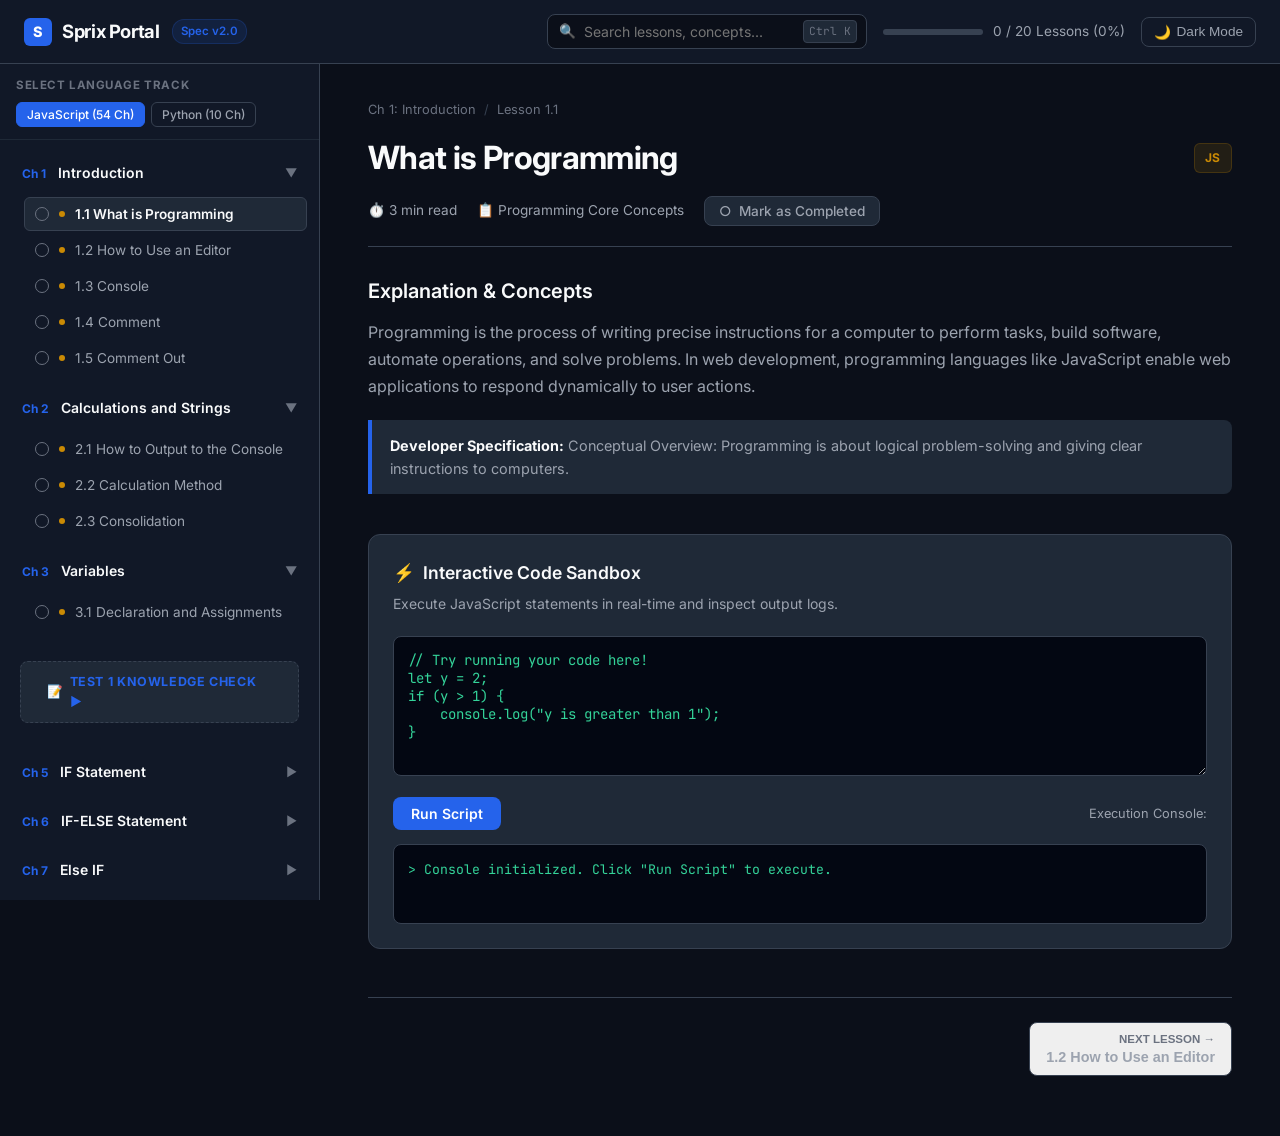
==== index.html @ 17a09fbb "Update Sprix Portal curriculum, responsive layout, and interactive assessment engine" ====
<!DOCTYPE html>
<html lang="en">

<head>
    <meta charset="UTF-8">
    <meta name="viewport" content="width=device-width, initial-scale=1.0">
    <title>Sprix Official Learning Portal - Curriculum & Reference</title>
    <meta name="description"
        content="Official technical learning portal for JavaScript (54 Chapters), Python (10 Chapters), HTML, CSS, and interactive assessments.">

    <!-- Professional Typography Fonts -->
    <link rel="preconnect" href="https://fonts.googleapis.com">
    <link rel="preconnect" href="https://fonts.gstatic.com" crossorigin>
    <link
        href="https://fonts.googleapis.com/css2?family=Inter:wght@300;400;500;600;700&family=JetBrains+Mono:wght@400;500;600&display=swap"
        rel="stylesheet">

    <!-- Official Main Stylesheet -->
    <link rel="stylesheet" href="CSS/main.css">
</head>

<body>

    <div class="app-container">
        <!-- Top Navigation Bar -->
        <header class="top-header">
            <div class="brand-section">
                <button class="mobile-menu-toggle" id="mobile-menu-toggle" aria-label="Toggle Navigation Menu">
                    <span>☰</span>
                </button>
                <a href="#" class="brand-logo">
                    <div class="brand-icon">S</div>
                    <span class="brand-name">Sprix Portal</span>
                </a>
                <span class="version-badge">Spec v2.0</span>
            </div>

            <div class="header-controls">
                <!-- Desktop Search Bar -->
                <div class="global-search-container" id="desktop-search-container">
                    <span class="search-icon-left">🔍</span>
                    <input type="text" id="global-search" class="global-search-input"
                        placeholder="Search lessons, concepts..." autocomplete="off">
                    <span class="shortcut-hint">Ctrl K</span>
                </div>

                <!-- Mobile Search Toggle Icon Button -->
                <button class="icon-btn mobile-search-toggle" id="mobile-search-toggle" aria-label="Toggle Search">
                    <span>🔍</span>
                </button>

                <!-- Progress Bar Widget -->
                <div class="progress-widget">
                    <div class="progress-bar-bg">
                        <div class="progress-bar-fill" id="progress-fill"></div>
                    </div>
                    <span id="progress-text">0 / 0 Lessons (0%)</span>
                </div>

                <!-- Theme Switcher -->
                <button class="theme-toggle-btn" id="theme-toggle" aria-label="Toggle Theme">
                    <span id="theme-icon">🌙</span>
                    <span class="theme-text" id="theme-text">Dark Mode</span>
                </button>
            </div>
        </header>

        <!-- Mobile Expandable Search Bar -->
        <div class="mobile-search-dropdown" id="mobile-search-dropdown">
            <div class="mobile-search-inner">
                <span class="search-icon-left">🔍</span>
                <input type="text" id="mobile-global-search" class="global-search-input" placeholder="Search lessons..."
                    autocomplete="off">
                <button class="close-mobile-search" id="close-mobile-search" aria-label="Close Search">✕</button>
            </div>
        </div>

        <!-- Mobile Backdrop Overlay -->
        <div class="sidebar-overlay" id="sidebar-overlay"></div>

        <!-- Main Workspace Layout -->
        <div class="workspace-layout">
            <!-- Left Navigation Sidebar -->
            <aside class="sidebar" id="sidebar">
                <div class="sidebar-header">
                    <div class="sidebar-title">Select Language Track</div>
                    <div class="category-filters">
                        <button class="filter-chip active" id="lang-tab-js">JavaScript (54 Ch)</button>
                        <button class="filter-chip" id="lang-tab-py">Python (10 Ch)</button>
                    </div>
                </div>

                <!-- Hierarchical Chapters & Lessons Tree -->
                <div class="curriculum-tree" id="curriculum-tree">
                    <!-- Populated dynamically via JS -->
                </div>
            </aside>

            <!-- Main Documentation Content Panel -->
            <main class="main-content" id="main-content">
                <!-- Breadcrumb -->
                <div class="doc-breadcrumb">
                    <span id="doc-bc-chapter">Ch 1: Introduction</span>
                    <span class="separator">/</span>
                    <span id="doc-bc-lesson">Lesson 1.1</span>
                </div>

                <!-- Document Header -->
                <div class="doc-header">
                    <div class="doc-title-row">
                        <h1 class="doc-title" id="doc-title">What is Programming</h1>
                        <span class="tech-tag js" id="tech-tag">JS</span>
                    </div>

                    <div class="doc-meta">
                        <span>⏱️ <span id="read-time">3 min read</span></span>
                        <span>📋 <span id="spec-name">Core Principles</span></span>

                        <button class="mark-completed-btn" id="mark-completed-btn">
                            <span>○</span> Mark as Completed
                        </button>
                    </div>
                </div>

                <!-- Main Lesson Section -->
                <div class="doc-section">
                    <h2 class="section-h2">Explanation & Concepts</h2>
                    <p class="doc-description" id="doc-description">
                        Loading lesson content...
                    </p>

                    <div class="spec-note-box">
                        <strong>Developer Specification:</strong> <span id="spec-note-text">Detailed
                            specifications...</span>
                    </div>

                    <!-- Code Snippet Card -->
                    <div class="code-block-wrapper">
                        <div class="code-header">
                            <span class="code-lang-label" id="code-lang-label">JavaScript</span>
                            <div class="code-actions">
                                <button class="code-btn" id="copy-code-btn">
                                    <span>📋</span> Copy Code
                                </button>
                            </div>
                        </div>
                        <pre class="code-display" id="code-display"></pre>
                    </div>

                    <!-- Quiz Assessment Container (Shown on Test Chapters) -->
                    <div class="dev-tools-card" id="quiz-container-card" style="display: none;">
                        <div class="tools-card-title">
                            <span>📝</span> Chapter Knowledge Assessment
                        </div>
                        <div class="tools-card-subtitle">
                            Answer the questions below to test your understanding of this chapter's topics.
                        </div>
                        <div id="quiz-body"></div>
                    </div>
                </div>

                <!-- Interactive JavaScript Sandbox -->
                <div class="dev-tools-card" id="js-tools-card">
                    <div class="tools-card-title">
                        <span>⚡</span> Interactive Code Sandbox
                    </div>
                    <div class="tools-card-subtitle">
                        Execute JavaScript statements in real-time and inspect output logs.
                    </div>
                    <textarea class="sandbox-textarea" id="js-sandbox-input" spellcheck="false">// Try running your code here!
let y = 2;
if (y > 1) {
    console.log("y is greater than 1");
}</textarea>

                    <div class="sandbox-actions">
                        <button class="btn-primary" id="run-js-btn">Run Script</button>
                        <span style="font-size: 0.8rem; color: var(--text-secondary);">Execution Console:</span>
                    </div>

                    <div class="sandbox-output-console" id="js-console-output">
                        <div class="console-entry output">&gt; Console initialized. Click "Run Script" to execute.</div>
                    </div>
                </div>

                <!-- Lesson Navigation Footer -->
                <div class="lesson-nav-footer">
                    <button class="nav-link-btn" id="prev-lesson-btn" style="visibility: hidden;">
                        <span class="nav-link-sub">← Previous Lesson</span>
                        <span class="nav-link-title" id="prev-lesson-title">Lesson Title</span>
                    </button>

                    <button class="nav-link-btn next" id="next-lesson-btn">
                        <span class="nav-link-sub">Next Lesson →</span>
                        <span class="nav-link-title" id="next-lesson-title">Lesson Title</span>
                    </button>
                </div>
            </main>
        </div>
    </div>

    <!-- Toast Notification Container -->
    <div id="toast-container" class="toast-container"></div>

    <!-- Main Engine Application Script -->
    <script src="JS/app.js"></script>
</body>

</html>
---- CSS/main.css ----
/* ==========================================================================
   SPRIX OFFICIAL DOCUMENTATION & LEARNING PORTAL - MAIN STYLESHEET
   Clean, Editorial, Official Documentation Design System (Zero Neon / AI Glow)
   ========================================================================== */

:root {
    /* Theme Color System - Professional Technical Palette */
    --bg-main: #0b0f19;
    --bg-sidebar: #111827;
    --bg-surface: #1f2937;
    --bg-surface-hover: #374151;
    --bg-code: #030712;
    --border-color: #374151;
    --border-subtle: #1f2937;
    
    /* Text Palette */
    --text-primary: #f9fafb;
    --text-secondary: #9ca3af;
    --text-muted: #6b7280;
    
    /* Brand Accents - Solid Official Colors */
    --accent-primary: #2563eb;
    --accent-primary-hover: #1d4ed8;
    --accent-primary-light: rgba(37, 99, 235, 0.12);
    
    /* Technology Tag Badges */
    --html-color: #ea580c;
    --html-bg: rgba(234, 88, 12, 0.12);
    --css-color: #0284c7;
    --css-bg: rgba(2, 132, 199, 0.12);
    --js-color: #ca8a04;
    --js-bg: rgba(202, 138, 4, 0.12);
    
    /* Status Colors */
    --success-color: #059669;
    --success-bg: rgba(5, 150, 105, 0.12);
    
    /* Typography */
    --font-sans: 'Inter', -apple-system, BlinkMacSystemFont, 'Segoe UI', Roboto, Helvetica, Arial, sans-serif;
    --font-mono: 'JetBrains Mono', 'Fira Code', Consolas, Monaco, monospace;
    
    /* Layout Constants */
    --sidebar-width: 320px;
    --header-height: 64px;
    --radius-sm: 6px;
    --radius-md: 8px;
    --radius-lg: 12px;
    
    /* Shadows - Crisp Architectural Shadows */
    --shadow-sm: 0 1px 2px 0 rgba(0, 0, 0, 0.2);
    --shadow-md: 0 4px 6px -1px rgba(0, 0, 0, 0.3), 0 2px 4px -1px rgba(0, 0, 0, 0.2);
}

/* Light Theme Variables */
body.light-theme {
    --bg-main: #f8fafc;
    --bg-sidebar: #ffffff;
    --bg-surface: #ffffff;
    --bg-surface-hover: #f1f5f9;
    --bg-code: #0f172a;
    --border-color: #e2e8f0;
    --border-subtle: #f1f5f9;
    
    --text-primary: #0f172a;
    --text-secondary: #475569;
    --text-muted: #94a3b8;
    
    --accent-primary: #2563eb;
    --accent-primary-hover: #1d4ed8;
    --accent-primary-light: rgba(37, 99, 235, 0.08);
}

/* Global Reset & Base */
* {
    box-sizing: border-box;
    margin: 0;
    padding: 0;
}

html {
    scroll-behavior: smooth;
    font-size: 16px;
}

body {
    font-family: var(--font-sans);
    background-color: var(--bg-main);
    color: var(--text-primary);
    line-height: 1.6;
    -webkit-font-smoothing: antialiased;
    -moz-osx-font-smoothing: grayscale;
}

/* App Layout Grid */
.app-container {
    display: flex;
    flex-direction: column;
    min-height: 100vh;
}

/* Top Navigation Bar */
.top-header {
    height: var(--header-height);
    background-color: var(--bg-sidebar);
    border-bottom: 1px solid var(--border-color);
    display: flex;
    align-items: center;
    justify-content: space-between;
    padding: 0 24px;
    position: sticky;
    top: 0;
    z-index: 50;
}

.brand-section {
    display: flex;
    align-items: center;
    gap: 12px;
}

.brand-logo {
    display: flex;
    align-items: center;
    gap: 10px;
    text-decoration: none;
    color: var(--text-primary);
    font-weight: 700;
    font-size: 1.15rem;
    letter-spacing: -0.02em;
}

.brand-icon {
    width: 28px;
    height: 28px;
    background-color: var(--accent-primary);
    color: white;
    border-radius: var(--radius-sm);
    display: flex;
    align-items: center;
    justify-content: center;
    font-weight: 800;
    font-size: 0.9rem;
}

.version-badge {
    font-size: 0.72rem;
    font-weight: 600;
    background-color: var(--accent-primary-light);
    color: var(--accent-primary);
    padding: 2px 8px;
    border-radius: 12px;
    border: 1px solid rgba(37, 99, 235, 0.2);
}

.header-controls {
    display: flex;
    align-items: center;
    gap: 16px;
}

.global-search-container {
    position: relative;
    width: 320px;
}

.global-search-input {
    width: 100%;
    padding: 8px 12px 8px 36px;
    background-color: var(--bg-main);
    border: 1px solid var(--border-color);
    border-radius: var(--radius-md);
    color: var(--text-primary);
    font-size: 0.875rem;
    outline: none;
    transition: border-color 0.2s;
    font-family: inherit;
}

.global-search-input:focus {
    border-color: var(--accent-primary);
}

.search-icon-left {
    position: absolute;
    left: 12px;
    top: 50%;
    transform: translateY(-50%);
    color: var(--text-muted);
    font-size: 0.85rem;
    pointer-events: none;
}

.shortcut-hint {
    position: absolute;
    right: 10px;
    top: 50%;
    transform: translateY(-50%);
    background-color: var(--bg-surface);
    border: 1px solid var(--border-color);
    color: var(--text-muted);
    font-size: 0.7rem;
    padding: 2px 5px;
    border-radius: 4px;
    font-family: var(--font-mono);
}

.progress-widget {
    display: flex;
    align-items: center;
    gap: 10px;
    font-size: 0.85rem;
    color: var(--text-secondary);
}

.progress-bar-bg {
    width: 100px;
    height: 6px;
    background-color: var(--bg-surface-hover);
    border-radius: 3px;
    overflow: hidden;
}

.progress-bar-fill {
    height: 100%;
    width: 0%;
    background-color: var(--success-color);
    transition: width 0.3s ease;
}

.theme-toggle-btn {
    background: transparent;
    border: 1px solid var(--border-color);
    color: var(--text-secondary);
    padding: 6px 12px;
    border-radius: var(--radius-md);
    cursor: pointer;
    font-size: 0.85rem;
    display: flex;
    align-items: center;
    gap: 6px;
    transition: all 0.2s;
}

.theme-toggle-btn:hover {
    color: var(--text-primary);
    border-color: var(--text-secondary);
}

/* Main Workspace Layout */
.workspace-layout {
    display: flex;
    flex: 1;
    overflow: hidden;
}

/* Left Navigation Sidebar */
.sidebar {
    width: var(--sidebar-width);
    background-color: var(--bg-sidebar);
    border-right: 1px solid var(--border-color);
    display: flex;
    flex-direction: column;
    height: calc(100vh - var(--header-height));
    position: relative;
    top: 0;
    overflow: hidden;
    flex-shrink: 0;
}

.sidebar-header {
    padding: 12px 16px;
    border-bottom: 1px solid var(--border-subtle);
    background-color: var(--bg-sidebar);
    flex-shrink: 0;
    z-index: 5;
}

.sidebar-title {
    font-size: 0.72rem;
    font-weight: 700;
    text-transform: uppercase;
    letter-spacing: 0.05em;
    color: var(--text-muted);
    margin-bottom: 8px;
}

.category-filters {
    display: flex;
    gap: 6px;
}

.filter-chip {
    background: transparent;
    border: 1px solid var(--border-color);
    color: var(--text-secondary);
    padding: 4px 10px;
    border-radius: var(--radius-sm);
    font-size: 0.75rem;
    font-weight: 500;
    cursor: pointer;
    transition: all 0.15s ease;
    font-family: inherit;
}

.filter-chip:hover {
    color: var(--text-primary);
    background-color: var(--bg-surface-hover);
}

.filter-chip.active {
    background-color: var(--accent-primary);
    border-color: var(--accent-primary);
    color: white;
}

/* Curriculum Tree (Chapters & Lessons) */
.curriculum-tree {
    padding: 16px 12px 48px;
    display: flex;
    flex-direction: column;
    gap: 16px;
    flex: 1;
    overflow-y: auto;
    min-height: 0;
    scrollbar-width: thin;
    scrollbar-color: var(--border-color) transparent;
}

.curriculum-tree::-webkit-scrollbar {
    width: 6px;
}

.curriculum-tree::-webkit-scrollbar-track {
    background: transparent;
}

.curriculum-tree::-webkit-scrollbar-thumb {
    background-color: var(--border-color);
    border-radius: 3px;
}

.curriculum-tree::-webkit-scrollbar-thumb:hover {
    background-color: var(--text-muted);
}

.chapter-group {
    display: flex;
    flex-direction: column;
    gap: 4px;
}

.chapter-title-btn {
    display: flex;
    align-items: center;
    justify-content: space-between;
    width: 100%;
    padding: 8px 10px;
    background: transparent;
    border: none;
    color: var(--text-primary);
    font-size: 0.875rem;
    font-weight: 600;
    text-align: left;
    cursor: pointer;
    border-radius: var(--radius-sm);
    font-family: inherit;
}

.chapter-title-btn:hover {
    background-color: var(--bg-surface-hover);
}

.chapter-number {
    font-size: 0.75rem;
    font-weight: 700;
    color: var(--accent-primary);
    margin-right: 8px;
}

.chapter-chevron {
    font-size: 0.75rem;
    color: var(--text-muted);
    transition: transform 0.2s ease;
}

.chapter-group.collapsed .chapter-chevron {
    transform: rotate(-90deg);
}

.chapter-lessons-list {
    display: flex;
    flex-direction: column;
    gap: 2px;
    padding-left: 12px;
    margin-top: 4px;
}

.chapter-group.collapsed .chapter-lessons-list {
    display: none;
}

.lesson-item-btn {
    display: flex;
    align-items: center;
    gap: 10px;
    padding: 8px 10px;
    border-radius: var(--radius-sm);
    color: var(--text-secondary);
    text-decoration: none;
    font-size: 0.85rem;
    cursor: pointer;
    border: 1px solid transparent;
    background: transparent;
    width: 100%;
    text-align: left;
    font-family: inherit;
    transition: all 0.15s ease;
}

.lesson-item-btn:hover {
    color: var(--text-primary);
    background-color: var(--bg-surface-hover);
}

.lesson-item-btn.active {
    background-color: var(--bg-surface);
    color: var(--text-primary);
    font-weight: 600;
    border-color: var(--border-color);
}

.lesson-status-icon {
    width: 14px;
    height: 14px;
    border-radius: 50%;
    border: 1.5px solid var(--text-muted);
    display: inline-flex;
    align-items: center;
    justify-content: center;
    font-size: 0.65rem;
    flex-shrink: 0;
}

.lesson-item-btn.completed .lesson-status-icon {
    background-color: var(--success-color);
    border-color: var(--success-color);
    color: white;
}

.tech-badge-dot {
    width: 6px;
    height: 6px;
    border-radius: 50%;
    flex-shrink: 0;
}

.tech-badge-dot.html { background-color: var(--html-color); }
.tech-badge-dot.css { background-color: var(--css-color); }
.tech-badge-dot.js { background-color: var(--js-color); }

/* Main Content Area */
.main-content {
    flex: 1;
    overflow-y: auto;
    padding: 36px 48px 60px;
    max-width: 960px;
    margin: 0 auto;
    width: 100%;
}

/* Lesson Documentation Header */
.doc-breadcrumb {
    display: flex;
    align-items: center;
    gap: 8px;
    font-size: 0.8rem;
    color: var(--text-muted);
    margin-bottom: 12px;
}

.doc-breadcrumb span.separator {
    color: var(--border-color);
}

.doc-header {
    margin-bottom: 28px;
    padding-bottom: 20px;
    border-bottom: 1px solid var(--border-color);
}

.doc-title-row {
    display: flex;
    align-items: center;
    justify-content: space-between;
    gap: 16px;
    margin-bottom: 12px;
}

.doc-title {
    font-size: 2rem;
    font-weight: 700;
    letter-spacing: -0.02em;
    color: var(--text-primary);
}

.tech-tag {
    font-size: 0.75rem;
    font-weight: 700;
    text-transform: uppercase;
    padding: 4px 10px;
    border-radius: var(--radius-sm);
    letter-spacing: 0.05em;
}

.tech-tag.html { background-color: var(--html-bg); color: var(--html-color); border: 1px solid rgba(234, 88, 12, 0.2); }
.tech-tag.css { background-color: var(--css-bg); color: var(--css-color); border: 1px solid rgba(2, 132, 199, 0.2); }
.tech-tag.js { background-color: var(--js-bg); color: var(--js-color); border: 1px solid rgba(202, 138, 4, 0.2); }

.doc-meta {
    display: flex;
    align-items: center;
    gap: 20px;
    font-size: 0.85rem;
    color: var(--text-secondary);
}

.mark-completed-btn {
    background-color: var(--bg-surface);
    border: 1px solid var(--border-color);
    color: var(--text-secondary);
    padding: 6px 14px;
    border-radius: var(--radius-md);
    font-size: 0.85rem;
    font-weight: 500;
    cursor: pointer;
    display: flex;
    align-items: center;
    gap: 8px;
    transition: all 0.2s;
    font-family: inherit;
}

.mark-completed-btn:hover {
    border-color: var(--text-secondary);
    color: var(--text-primary);
}

.mark-completed-btn.is-completed {
    background-color: var(--success-bg);
    border-color: rgba(5, 150, 105, 0.3);
    color: var(--success-color);
}

/* Documentation Content Styling */
.doc-section {
    margin-bottom: 32px;
}

.section-h2 {
    font-size: 1.25rem;
    font-weight: 600;
    margin-bottom: 12px;
    color: var(--text-primary);
}

.doc-description {
    font-size: 1rem;
    color: var(--text-secondary);
    line-height: 1.7;
    margin-bottom: 20px;
}

.spec-note-box {
    background-color: var(--bg-surface);
    border-left: 4px solid var(--accent-primary);
    border-radius: 0 var(--radius-md) var(--radius-md) 0;
    padding: 14px 18px;
    margin-bottom: 24px;
    font-size: 0.9rem;
    color: var(--text-secondary);
}

.spec-note-box strong {
    color: var(--text-primary);
}

/* Code Snippet Card */
.code-block-wrapper {
    background-color: var(--bg-code);
    border: 1px solid var(--border-color);
    border-radius: var(--radius-md);
    overflow: hidden;
    margin-bottom: 32px;
}

.code-header {
    display: flex;
    align-items: center;
    justify-content: space-between;
    padding: 10px 16px;
    background-color: rgba(255, 255, 255, 0.03);
    border-bottom: 1px solid var(--border-color);
    font-size: 0.8rem;
    color: var(--text-muted);
}

.code-lang-label {
    font-family: var(--font-mono);
    text-transform: uppercase;
    font-weight: 600;
}

.code-actions {
    display: flex;
    align-items: center;
    gap: 8px;
}

.code-btn {
    background: transparent;
    border: 1px solid var(--border-color);
    color: var(--text-secondary);
    padding: 4px 10px;
    border-radius: var(--radius-sm);
    font-size: 0.75rem;
    cursor: pointer;
    font-family: inherit;
    display: flex;
    align-items: center;
    gap: 4px;
    transition: all 0.15s;
}

.code-btn:hover {
    background-color: var(--bg-surface-hover);
    color: var(--text-primary);
}

.code-display {
    padding: 20px;
    font-family: var(--font-mono);
    font-size: 0.875rem;
    line-height: 1.6;
    color: #e2e8f0;
    overflow-x: auto;
    white-space: pre;
}

/* Interactive Developer Tools Section */
.dev-tools-card {
    background-color: var(--bg-surface);
    border: 1px solid var(--border-color);
    border-radius: var(--radius-lg);
    padding: 24px;
    margin-top: 40px;
}

.tools-card-title {
    font-size: 1.1rem;
    font-weight: 600;
    margin-bottom: 6px;
    display: flex;
    align-items: center;
    gap: 8px;
}

.tools-card-subtitle {
    font-size: 0.875rem;
    color: var(--text-secondary);
    margin-bottom: 20px;
}

/* JavaScript Sandbox Clean UI */
.sandbox-textarea {
    width: 100%;
    height: 140px;
    background-color: var(--bg-code);
    border: 1px solid var(--border-color);
    border-radius: var(--radius-md);
    padding: 14px;
    color: #34d399;
    font-family: var(--font-mono);
    font-size: 0.875rem;
    resize: vertical;
    outline: none;
    margin-bottom: 14px;
}

.sandbox-textarea:focus {
    border-color: var(--accent-primary);
}

.sandbox-actions {
    display: flex;
    align-items: center;
    justify-content: space-between;
    margin-bottom: 14px;
}

.btn-primary {
    background-color: var(--accent-primary);
    color: white;
    border: none;
    padding: 8px 18px;
    border-radius: var(--radius-md);
    font-size: 0.875rem;
    font-weight: 600;
    cursor: pointer;
    transition: background-color 0.15s;
    font-family: inherit;
}

.btn-primary:hover {
    background-color: var(--accent-primary-hover);
}

.sandbox-output-console {
    background-color: var(--bg-code);
    border: 1px solid var(--border-color);
    border-radius: var(--radius-md);
    padding: 14px;
    min-height: 80px;
    max-height: 180px;
    overflow-y: auto;
    font-family: var(--font-mono);
    font-size: 0.825rem;
}

.console-entry {
    margin-bottom: 4px;
    word-break: break-all;
}

.console-entry.log { color: #f3f4f6; }
.console-entry.output { color: #34d399; }
.console-entry.error { color: #f87171; }

/* CSS Visualizer Clean UI */
.visualizer-stage {
    background-color: var(--bg-main);
    border: 1px solid var(--border-color);
    border-radius: var(--radius-md);
    height: 120px;
    display: flex;
    align-items: center;
    justify-content: center;
    margin-bottom: 20px;
    overflow: hidden;
}

#viz-preview-target {
    font-size: 20px;
    font-weight: 400;
    color: #ffffff;
    transition: all 0.2s;
}

.viz-grid {
    display: grid;
    grid-template-columns: 1fr 1fr;
    gap: 16px;
}

.viz-control-group {
    display: flex;
    flex-direction: column;
    gap: 6px;
}

.viz-control-group label {
    font-size: 0.8rem;
    color: var(--text-secondary);
    font-weight: 500;
}

.viz-control-group select,
.viz-control-group input[type="range"] {
    background-color: var(--bg-main);
    border: 1px solid var(--border-color);
    color: var(--text-primary);
    padding: 8px;
    border-radius: var(--radius-sm);
    font-size: 0.85rem;
    outline: none;
    font-family: inherit;
}

/* Lesson Navigation Footer */
.lesson-nav-footer {
    display: flex;
    align-items: center;
    justify-content: space-between;
    margin-top: 48px;
    padding-top: 24px;
    border-top: 1px solid var(--border-color);
}

.nav-link-btn {
    display: flex;
    flex-direction: column;
    gap: 4px;
    text-decoration: none;
    color: var(--text-secondary);
    padding: 10px 16px;
    border: 1px solid var(--border-color);
    border-radius: var(--radius-md);
    transition: all 0.2s;
}

.nav-link-btn:hover {
    border-color: var(--text-secondary);
    color: var(--text-primary);
    background-color: var(--bg-surface);
}

.nav-link-btn.next {
    align-items: flex-end;
}

.nav-link-sub {
    font-size: 0.72rem;
    text-transform: uppercase;
    color: var(--text-muted);
    font-weight: 600;
}

.nav-link-title {
    font-size: 0.9rem;
    font-weight: 600;
}

/* Empty Search Results */
.empty-results-view {
    text-align: center;
    padding: 60px 20px;
    color: var(--text-secondary);
}

.empty-results-view h3 {
    margin-bottom: 8px;
    color: var(--text-primary);
}

/* Mobile Menu Toggle Button & Overlay */
.mobile-menu-toggle {
    display: none;
    background: transparent;
    border: 1px solid var(--border-color);
    color: var(--text-primary);
    padding: 6px 10px;
    border-radius: var(--radius-sm);
    font-size: 1.1rem;
    cursor: pointer;
    align-items: center;
    justify-content: center;
    transition: all 0.2s ease;
}

.mobile-menu-toggle:hover {
    background-color: var(--bg-surface-hover);
}

.sidebar-overlay {
    display: none;
    position: fixed;
    top: 0;
    left: 0;
    right: 0;
    bottom: 0;
    background-color: rgba(0, 0, 0, 0.65);
    backdrop-filter: blur(4px);
    z-index: 150;
    opacity: 0;
    transition: opacity 0.3s ease;
}

.sidebar-overlay.active {
    display: block;
    opacity: 1;
}

/* Mobile Search Dropdown */
.mobile-search-toggle {
    display: none;
}

.mobile-search-dropdown {
    display: none;
    position: fixed;
    top: var(--header-height);
    left: 0;
    right: 0;
    background-color: var(--bg-sidebar);
    border-bottom: 1px solid var(--border-color);
    padding: 10px 16px;
    z-index: 100;
    box-shadow: 0 8px 16px rgba(0, 0, 0, 0.3);
}

.mobile-search-dropdown.active {
    display: block;
    animation: slideDownSearch 0.2s ease forwards;
}

.mobile-search-inner {
    position: relative;
    display: flex;
    align-items: center;
}

.close-mobile-search {
    position: absolute;
    right: 10px;
    background: transparent;
    border: none;
    color: var(--text-muted);
    font-size: 1.1rem;
    cursor: pointer;
    padding: 4px;
}

@keyframes slideDownSearch {
    from { opacity: 0; transform: translateY(-10px); }
    to { opacity: 1; transform: translateY(0); }
}

/* Comprehensive Mobile Responsiveness Breakpoints */
@media (max-width: 768px) {
    :root {
        --header-height: 56px;
    }

    .top-header {
        padding: 0 16px;
        gap: 12px;
        justify-content: space-between;
    }

    .mobile-menu-toggle {
        display: flex;
        width: 36px;
        height: 36px;
        border-radius: var(--radius-md);
        align-items: center;
        justify-content: center;
    }

    .version-badge {
        display: none;
    }

    .brand-logo .brand-name {
        font-size: 1rem;
    }

    .header-controls {
        gap: 8px;
    }

    /* Hide bulky desktop search bar on mobile */
    #desktop-search-container {
        display: none;
    }

    .mobile-search-toggle {
        display: flex;
        align-items: center;
        justify-content: center;
        width: 36px;
        height: 36px;
        background: transparent;
        border: 1px solid var(--border-color);
        color: var(--text-primary);
        border-radius: var(--radius-md);
        font-size: 1rem;
        cursor: pointer;
    }

    .shortcut-hint {
        display: none;
    }

    .progress-widget {
        display: none;
    }

    .theme-toggle-btn {
        padding: 0;
        width: 36px;
        height: 36px;
        display: flex;
        align-items: center;
        justify-content: center;
        border-radius: var(--radius-md);
    }

    .theme-text {
        display: none;
    }

    /* Mobile Sidebar Drawer */
    .sidebar {
        position: fixed;
        left: -100%;
        top: var(--header-height);
        height: calc(100vh - var(--header-height));
        width: 85vw;
        max-width: 300px;
        z-index: 200;
        box-shadow: 4px 0 16px rgba(0, 0, 0, 0.4);
        transition: left 0.3s cubic-bezier(0.4, 0, 0.2, 1);
    }

    .sidebar.mobile-open {
        left: 0;
    }

    /* Mobile Main Content View */
    .main-content {
        padding: 16px 14px 40px;
    }

    .doc-title {
        font-size: 1.4rem;
    }

    .doc-title-row {
        flex-direction: column;
        align-items: flex-start;
        gap: 8px;
    }

    .doc-meta {
        flex-wrap: wrap;
        gap: 10px;
        font-size: 0.78rem;
    }

    .code-display {
        padding: 14px;
        font-size: 0.8rem;
    }

    .dev-tools-card {
        padding: 16px;
    }

    .lesson-nav-footer {
        flex-direction: column;
        gap: 12px;
        align-items: stretch;
    }

    .nav-link-btn.next {
        align-items: flex-start;
    }
}


/* Test Breakline Divider Styling */
.test-breakline-divider {
    display: flex;
    align-items: center;
    gap: 12px;
    margin: 16px 8px;
    padding: 10px 14px;
    background-color: var(--bg-surface);
    border: 1px dashed var(--border-color);
    border-radius: var(--radius-md);
    cursor: pointer;
    transition: all 0.2s ease;
}

.test-breakline-divider:hover {
    border-color: var(--accent-primary);
    background-color: var(--bg-surface-hover);
}

.test-breakline-divider.active {
    border-color: var(--accent-primary);
    border-style: solid;
    background-color: var(--accent-primary-light);
}

.test-divider-line {
    flex: 1;
    height: 1px;
    background-color: var(--border-color);
}

.test-divider-badge {
    font-size: 0.78rem;
    font-weight: 700;
    color: var(--accent-primary);
    text-transform: uppercase;
    letter-spacing: 0.05em;
    display: flex;
    align-items: center;
    gap: 6px;
}

/* Locked Chapter / Lesson Styles */
.chapter-title-btn.locked {
    color: var(--text-muted);
    cursor: pointer;
}

.lesson-item-btn.locked {
    color: var(--text-muted);
    opacity: 0.75;
}

.lesson-item-btn.locked:hover {
    color: var(--text-primary);
    background-color: var(--bg-surface-hover);
}

.locked-badge {
    font-size: 0.75rem;
    color: var(--text-muted);
    margin-left: 6px;
}

/* Toast Notification Floating Alert System */
.toast-container {
    position: fixed;
    bottom: 24px;
    right: 24px;
    z-index: 9999;
    display: flex;
    flex-direction: column;
    gap: 10px;
    pointer-events: none;
}

@media (max-width: 768px) {
    .toast-container {
        bottom: 16px;
        left: 16px;
        right: 16px;
    }
}

.toast-notice {
    pointer-events: auto;
    background-color: var(--bg-surface);
    border: 1px solid var(--border-color);
    border-left: 4px solid var(--accent-primary);
    color: var(--text-primary);
    padding: 12px 16px;
    border-radius: var(--radius-md);
    box-shadow: 0 10px 25px -5px rgba(0, 0, 0, 0.5);
    display: flex;
    align-items: flex-start;
    gap: 12px;
    width: auto;
    max-width: 380px;
    animation: toastSlideIn 0.3s cubic-bezier(0.16, 1, 0.3, 1) forwards;
    transition: opacity 0.3s ease, transform 0.3s ease;
}

.toast-notice.hide {
    opacity: 0;
    transform: translateY(10px);
}

.toast-icon {
    font-size: 1.2rem;
    flex-shrink: 0;
    line-height: 1;
}

.toast-content {
    flex: 1;
}

.toast-title {
    font-size: 0.875rem;
    font-weight: 600;
    margin-bottom: 2px;
    color: var(--text-primary);
}

.toast-message {
    font-size: 0.78rem;
    color: var(--text-secondary);
    line-height: 1.4;
}

@keyframes toastSlideIn {
    from {
        opacity: 0;
        transform: translateY(20px);
    }
    to {
        opacity: 1;
        transform: translateY(0);
    }
}

/* Official Test Grade Banner Styling */
.test-grade-banner {
    background-color: var(--bg-surface);
    border: 1px solid var(--border-color);
    border-radius: var(--radius-lg);
    padding: 20px;
    margin-bottom: 24px;
    box-shadow: var(--shadow-md);
    transition: all 0.3s ease;
}

.test-grade-banner.passed {
    border-left: 5px solid var(--success-color);
}

.test-grade-banner.failed {
    border-left: 5px solid var(--html-color);
}

.grade-banner-header {
    display: flex;
    align-items: center;
    justify-content: space-between;
    margin-bottom: 16px;
}

.grade-title-section {
    display: flex;
    align-items: center;
    gap: 12px;
}

.grade-icon {
    font-size: 1.8rem;
}

.grade-headline {
    font-size: 1.15rem;
    font-weight: 700;
    color: var(--text-primary);
}

.grade-subtext {
    font-size: 0.8rem;
    color: var(--text-secondary);
}

.grade-score-pill {
    font-size: 1.25rem;
    font-weight: 800;
    padding: 6px 16px;
    border-radius: 20px;
    background-color: var(--success-bg);
    color: var(--success-color);
    border: 1px solid rgba(5, 150, 105, 0.3);
}

.test-grade-banner.failed .grade-score-pill {
    background-color: rgba(234, 88, 12, 0.12);
    color: var(--html-color);
    border-color: rgba(234, 88, 12, 0.3);
}

.grade-metrics-grid {
    display: grid;
    grid-template-columns: repeat(3, 1fr);
    gap: 12px;
    background-color: var(--bg-main);
    padding: 12px 16px;
    border-radius: var(--radius-md);
    border: 1px solid var(--border-color);
}

.grade-metric-box {
    display: flex;
    flex-direction: column;
    gap: 2px;
}

.metric-label {
    font-size: 0.72rem;
    text-transform: uppercase;
    color: var(--text-muted);
    font-weight: 600;
}

.metric-val {
    font-size: 1.05rem;
    font-weight: 700;
    color: var(--text-primary);
}

.metric-val.text-success { color: var(--success-color); }
.metric-val.text-warning { color: var(--html-color); }

@media (max-width: 600px) {
    .grade-metrics-grid {
        grid-template-columns: 1fr;
        gap: 10px;
    }
}
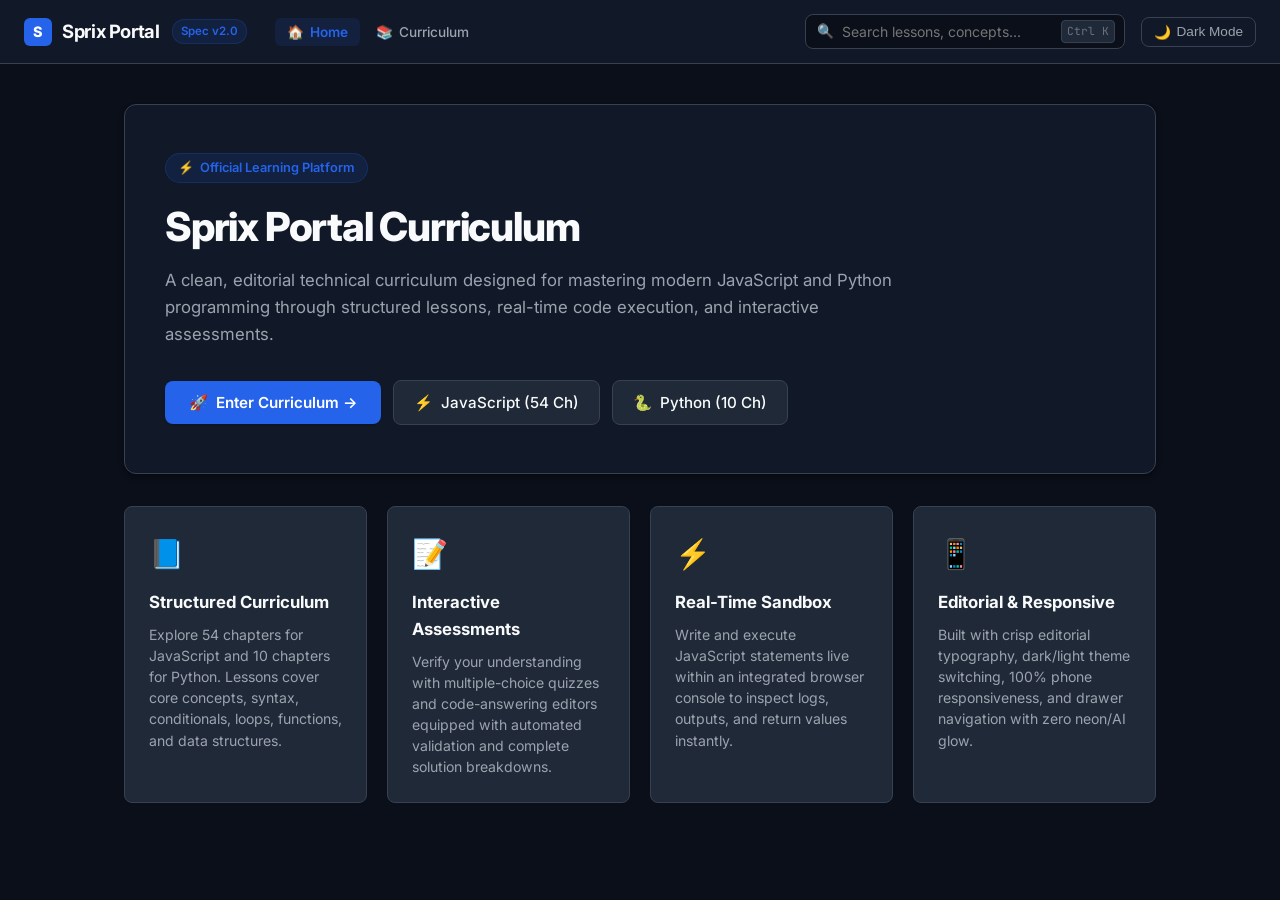
==== commit aaa9df03: "Add official Home Page view and navigation tabs" ====
--- a/index.html
+++ b/index.html
@@ -28,11 +28,20 @@
                 <button class="mobile-menu-toggle" id="mobile-menu-toggle" aria-label="Toggle Navigation Menu">
                     <span>☰</span>
                 </button>
-                <a href="#" class="brand-logo">
+                <a href="#" class="brand-logo" id="brand-home-link">
                     <div class="brand-icon">S</div>
                     <span class="brand-name">Sprix Portal</span>
                 </a>
                 <span class="version-badge">Spec v2.0</span>
+
+                <nav class="main-nav-links">
+                    <button class="nav-view-btn active" id="nav-btn-home">
+                        <span>🏠</span> Home
+                    </button>
+                    <button class="nav-view-btn" id="nav-btn-curriculum">
+                        <span>📚</span> Curriculum
+                    </button>
+                </nav>
             </div>
 
             <div class="header-controls">
@@ -49,14 +58,6 @@
                     <span>🔍</span>
                 </button>
 
-                <!-- Progress Bar Widget -->
-                <div class="progress-widget">
-                    <div class="progress-bar-bg">
-                        <div class="progress-bar-fill" id="progress-fill"></div>
-                    </div>
-                    <span id="progress-text">0 / 0 Lessons (0%)</span>
-                </div>
-
                 <!-- Theme Switcher -->
                 <button class="theme-toggle-btn" id="theme-toggle" aria-label="Toggle Theme">
                     <span id="theme-icon">🌙</span>
@@ -78,8 +79,68 @@
         <!-- Mobile Backdrop Overlay -->
         <div class="sidebar-overlay" id="sidebar-overlay"></div>
 
-        <!-- Main Workspace Layout -->
-        <div class="workspace-layout">
+        <!-- Home Page View Container (Default Active View) -->
+        <div class="home-view-container" id="home-view-container">
+            <!-- Hero Banner -->
+            <div class="home-hero-card">
+                <div class="hero-badge">
+                    <span>⚡</span> Official Learning Platform
+                </div>
+                <h1 class="hero-title">Sprix Portal Curriculum</h1>
+                <p class="hero-subtitle">
+                    A clean, editorial technical curriculum designed for mastering modern JavaScript and Python programming through structured lessons, real-time code execution, and interactive assessments.
+                </p>
+                <div class="hero-actions">
+                    <button class="primary-hero-btn" id="enter-curriculum-btn">
+                        <span>🚀</span> Enter Curriculum →
+                    </button>
+                    <button class="secondary-hero-btn" id="hero-js-track-btn">
+                        <span>⚡</span> JavaScript (54 Ch)
+                    </button>
+                    <button class="secondary-hero-btn" id="hero-py-track-btn">
+                        <span>🐍</span> Python (10 Ch)
+                    </button>
+                </div>
+            </div>
+
+            <!-- Features Grid -->
+            <div class="home-grid">
+                <div class="home-feature-card">
+                    <div class="feature-icon">📘</div>
+                    <h3 class="feature-title">Structured Curriculum</h3>
+                    <p class="feature-desc">
+                        Explore 54 chapters for JavaScript and 10 chapters for Python. Lessons cover core concepts, syntax, conditionals, loops, functions, and data structures.
+                    </p>
+                </div>
+
+                <div class="home-feature-card">
+                    <div class="feature-icon">📝</div>
+                    <h3 class="feature-title">Interactive Assessments</h3>
+                    <p class="feature-desc">
+                        Verify your understanding with multiple-choice quizzes and code-answering editors equipped with automated validation and complete solution breakdowns.
+                    </p>
+                </div>
+
+                <div class="home-feature-card">
+                    <div class="feature-icon">⚡</div>
+                    <h3 class="feature-title">Real-Time Sandbox</h3>
+                    <p class="feature-desc">
+                        Write and execute JavaScript statements live within an integrated browser console to inspect logs, outputs, and return values instantly.
+                    </p>
+                </div>
+
+                <div class="home-feature-card">
+                    <div class="feature-icon">📱</div>
+                    <h3 class="feature-title">Editorial & Responsive</h3>
+                    <p class="feature-desc">
+                        Built with crisp editorial typography, dark/light theme switching, 100% phone responsiveness, and drawer navigation with zero neon/AI glow.
+                    </p>
+                </div>
+            </div>
+        </div>
+
+        <!-- Main Workspace Layout (Hidden on Home View) -->
+        <div class="workspace-layout" id="workspace-layout" style="display: none;">
             <!-- Left Navigation Sidebar -->
             <aside class="sidebar" id="sidebar">
                 <div class="sidebar-header">
--- a/CSS/main.css
+++ b/CSS/main.css
@@ -152,6 +152,179 @@
     border: 1px solid rgba(37, 99, 235, 0.2);
 }
 
+/* Navigation View Tabs */
+.main-nav-links {
+    display: flex;
+    align-items: center;
+    gap: 4px;
+    margin-left: 16px;
+}
+
+.nav-view-btn {
+    background: transparent;
+    border: none;
+    color: var(--text-secondary);
+    padding: 6px 12px;
+    border-radius: var(--radius-sm);
+    font-size: 0.85rem;
+    font-weight: 500;
+    cursor: pointer;
+    transition: all 0.15s ease;
+    display: flex;
+    align-items: center;
+    gap: 6px;
+    font-family: inherit;
+}
+
+.nav-view-btn:hover {
+    color: var(--text-primary);
+    background-color: var(--bg-surface-hover);
+}
+
+.nav-view-btn.active {
+    color: var(--accent-primary);
+    background-color: var(--accent-primary-light);
+    font-weight: 600;
+}
+
+/* Home Page View Container */
+.home-view-container {
+    flex: 1;
+    overflow-y: auto;
+    padding: 40px 24px 80px;
+    max-width: 1080px;
+    margin: 0 auto;
+    width: 100%;
+}
+
+.home-hero-card {
+    background-color: var(--bg-sidebar);
+    border: 1px solid var(--border-color);
+    border-radius: var(--radius-lg);
+    padding: 48px 40px;
+    margin-bottom: 32px;
+    box-shadow: var(--shadow-md);
+}
+
+.hero-badge {
+    display: inline-flex;
+    align-items: center;
+    gap: 6px;
+    padding: 4px 12px;
+    background-color: var(--accent-primary-light);
+    color: var(--accent-primary);
+    border-radius: 20px;
+    font-size: 0.8rem;
+    font-weight: 600;
+    margin-bottom: 20px;
+    border: 1px solid rgba(37, 99, 235, 0.2);
+}
+
+.hero-title {
+    font-size: 2.5rem;
+    font-weight: 800;
+    letter-spacing: -0.03em;
+    color: var(--text-primary);
+    line-height: 1.2;
+    margin-bottom: 16px;
+}
+
+.hero-subtitle {
+    font-size: 1.05rem;
+    color: var(--text-secondary);
+    max-width: 760px;
+    line-height: 1.6;
+    margin-bottom: 32px;
+}
+
+.hero-actions {
+    display: flex;
+    align-items: center;
+    gap: 12px;
+    flex-wrap: wrap;
+}
+
+.primary-hero-btn {
+    background-color: var(--accent-primary);
+    color: white;
+    border: none;
+    padding: 12px 24px;
+    font-size: 0.95rem;
+    font-weight: 600;
+    border-radius: var(--radius-md);
+    cursor: pointer;
+    transition: background-color 0.15s ease, transform 0.15s ease;
+    display: inline-flex;
+    align-items: center;
+    gap: 8px;
+    font-family: inherit;
+    box-shadow: var(--shadow-sm);
+}
+
+.primary-hero-btn:hover {
+    background-color: var(--accent-primary-hover);
+    transform: translateY(-1px);
+}
+
+.secondary-hero-btn {
+    background-color: var(--bg-surface);
+    color: var(--text-primary);
+    border: 1px solid var(--border-color);
+    padding: 12px 20px;
+    font-size: 0.95rem;
+    font-weight: 500;
+    border-radius: var(--radius-md);
+    cursor: pointer;
+    transition: all 0.15s ease;
+    display: inline-flex;
+    align-items: center;
+    gap: 8px;
+    font-family: inherit;
+}
+
+.secondary-hero-btn:hover {
+    background-color: var(--bg-surface-hover);
+    border-color: var(--text-muted);
+}
+
+/* Features Grid */
+.home-grid {
+    display: grid;
+    grid-template-columns: repeat(auto-fit, minmax(230px, 1fr));
+    gap: 20px;
+}
+
+.home-feature-card {
+    background-color: var(--bg-surface);
+    border: 1px solid var(--border-color);
+    border-radius: var(--radius-md);
+    padding: 24px;
+    transition: border-color 0.2s ease, transform 0.2s ease;
+}
+
+.home-feature-card:hover {
+    border-color: var(--text-muted);
+    transform: translateY(-2px);
+}
+
+.feature-icon {
+    font-size: 1.8rem;
+    margin-bottom: 12px;
+}
+
+.feature-title {
+    font-size: 1.05rem;
+    font-weight: 700;
+    color: var(--text-primary);
+    margin-bottom: 8px;
+}
+
+.feature-desc {
+    font-size: 0.88rem;
+    color: var(--text-secondary);
+    line-height: 1.5;
+}
+
 .header-controls {
     display: flex;
     align-items: center;
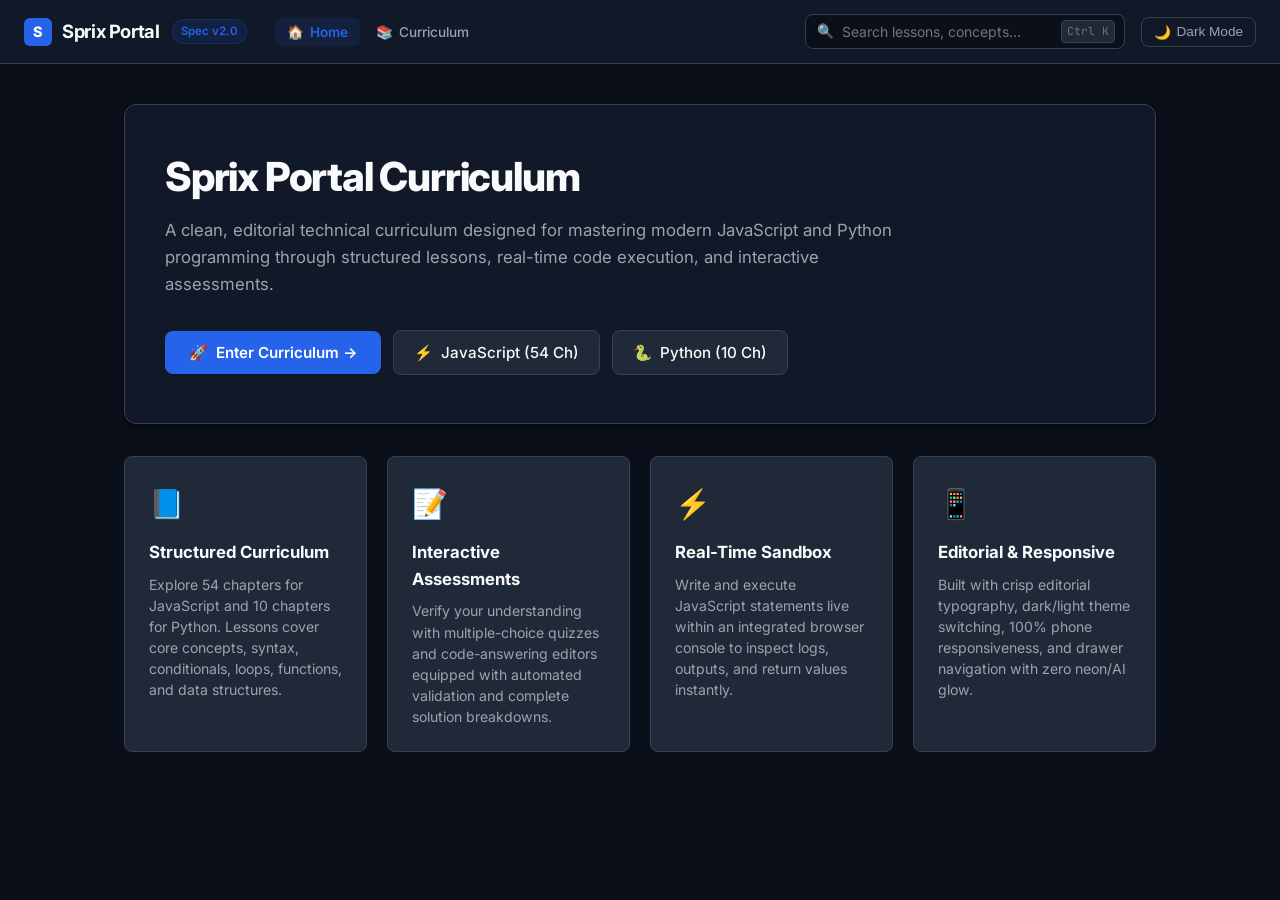
==== commit 794d423c: "Remove hero badge from home page" ====
--- a/index.html
+++ b/index.html
@@ -83,9 +83,6 @@
         <div class="home-view-container" id="home-view-container">
             <!-- Hero Banner -->
             <div class="home-hero-card">
-                <div class="hero-badge">
-                    <span>⚡</span> Official Learning Platform
-                </div>
                 <h1 class="hero-title">Sprix Portal Curriculum</h1>
                 <p class="hero-subtitle">
                     A clean, editorial technical curriculum designed for mastering modern JavaScript and Python programming through structured lessons, real-time code execution, and interactive assessments.
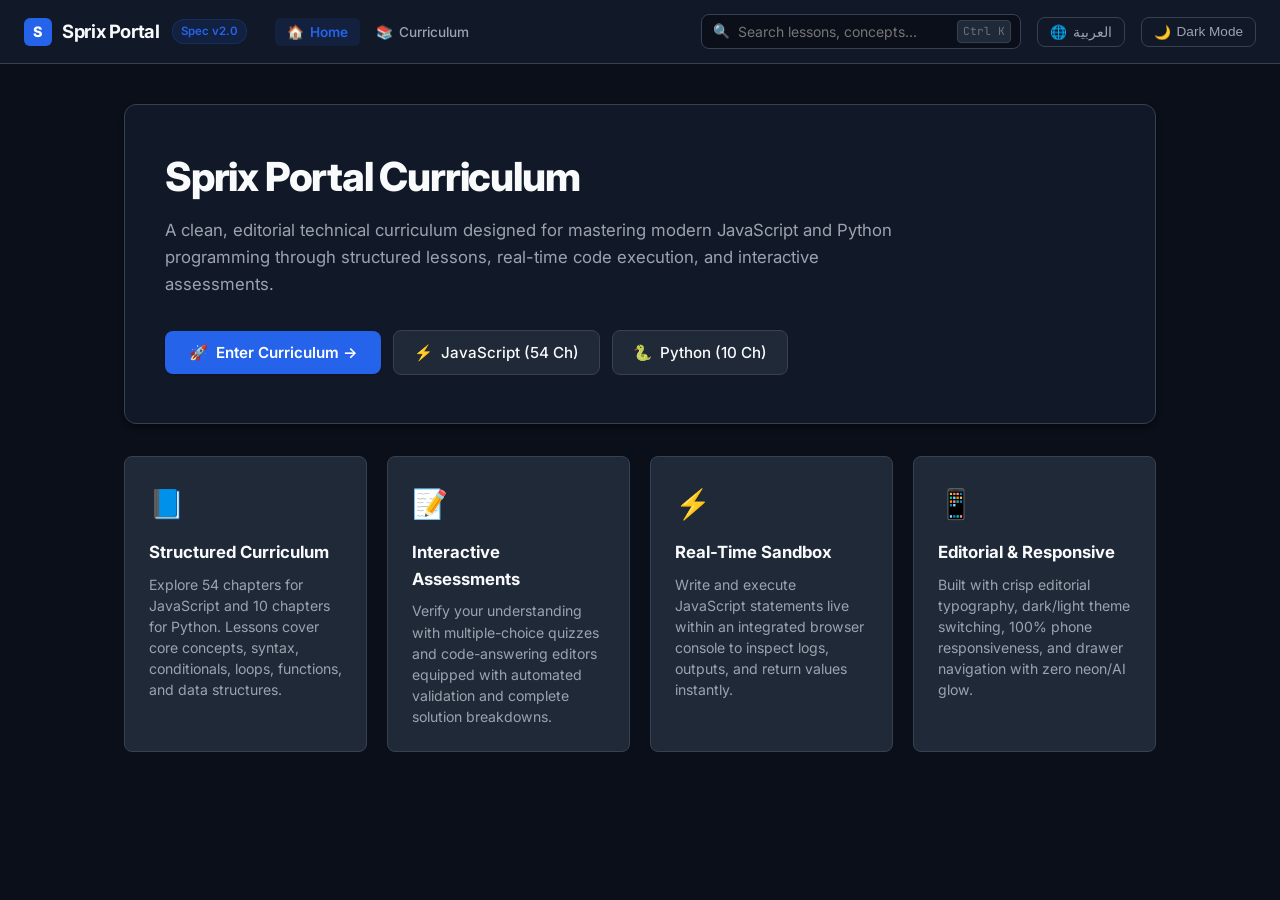
==== commit a9e77f78: "Fix mobile menu toggle in Home view, remove screen blur, implement live search dropdown overlay, and" ====
--- a/index.html
+++ b/index.html
@@ -51,28 +51,56 @@
                     <input type="text" id="global-search" class="global-search-input"
                         placeholder="Search lessons, concepts..." autocomplete="off">
                     <span class="shortcut-hint">Ctrl K</span>
-                </div>
-
-                <!-- Mobile Search Toggle Icon Button -->
-                <button class="icon-btn mobile-search-toggle" id="mobile-search-toggle" aria-label="Toggle Search">
-                    <span>🔍</span>
-                </button>
-
-                <!-- Theme Switcher -->
+                    <div class="search-results-dropdown" id="desktop-search-results"></div>
+                </div>
+
+                <!-- Language Switcher (Desktop) -->
+                <button class="theme-toggle-btn" id="lang-toggle" aria-label="Toggle Language">
+                    <span>🌐</span>
+                    <span class="theme-text" id="lang-text">العربية</span>
+                </button>
+
+                <!-- Theme Switcher (Desktop) -->
                 <button class="theme-toggle-btn" id="theme-toggle" aria-label="Toggle Theme">
                     <span id="theme-icon">🌙</span>
                     <span class="theme-text" id="theme-text">Dark Mode</span>
                 </button>
+
+                <!-- Unified Mobile Settings Button -->
+                <button class="mobile-settings-toggle-btn" id="mobile-settings-toggle" aria-label="Toggle Settings">
+                    <span>⚙️</span>
+                </button>
             </div>
         </header>
 
-        <!-- Mobile Expandable Search Bar -->
-        <div class="mobile-search-dropdown" id="mobile-search-dropdown">
-            <div class="mobile-search-inner">
-                <span class="search-icon-left">🔍</span>
-                <input type="text" id="mobile-global-search" class="global-search-input" placeholder="Search lessons..."
-                    autocomplete="off">
-                <button class="close-mobile-search" id="close-mobile-search" aria-label="Close Search">✕</button>
+        <!-- Unified Mobile Quick Settings & Search Dropdown Modal -->
+        <div class="mobile-settings-dropdown" id="mobile-settings-dropdown">
+            <div class="settings-dropdown-header">
+                <span class="settings-title">⚙️ <span id="mobile-settings-title-text">Quick Settings</span></span>
+                <button class="close-mobile-settings" id="close-mobile-settings" aria-label="Close Settings">✕</button>
+            </div>
+
+            <!-- Mobile Search Bar -->
+            <div class="settings-group">
+                <label class="settings-label" id="mobile-search-label">Search Lessons</label>
+                <div class="mobile-search-inner">
+                    <span class="search-icon-left">🔍</span>
+                    <input type="text" id="mobile-global-search" class="global-search-input" placeholder="Search lessons..." autocomplete="off">
+                    <div class="search-results-dropdown" id="mobile-search-results"></div>
+                </div>
+            </div>
+
+            <!-- Language & Theme Switches Grid -->
+            <div class="settings-actions-grid">
+                <button class="mobile-setting-item-btn" id="mobile-lang-toggle">
+                    <span>🌐</span>
+                    <span id="mobile-lang-text">العربية</span>
+                </button>
+
+                <button class="mobile-setting-item-btn" id="mobile-theme-toggle">
+                    <span id="mobile-theme-icon">🌙</span>
+                    <span id="mobile-theme-text">Dark Mode</span>
+                </button>
             </div>
         </div>
 
@@ -83,19 +111,19 @@
         <div class="home-view-container" id="home-view-container">
             <!-- Hero Banner -->
             <div class="home-hero-card">
-                <h1 class="hero-title">Sprix Portal Curriculum</h1>
-                <p class="hero-subtitle">
+                <h1 class="hero-title" id="home-hero-title">Sprix Portal Curriculum</h1>
+                <p class="hero-subtitle" id="home-hero-subtitle">
                     A clean, editorial technical curriculum designed for mastering modern JavaScript and Python programming through structured lessons, real-time code execution, and interactive assessments.
                 </p>
                 <div class="hero-actions">
                     <button class="primary-hero-btn" id="enter-curriculum-btn">
-                        <span>🚀</span> Enter Curriculum →
+                        <span>🚀</span> <span id="enter-curriculum-text">Enter Curriculum →</span>
                     </button>
                     <button class="secondary-hero-btn" id="hero-js-track-btn">
-                        <span>⚡</span> JavaScript (54 Ch)
+                        <span>⚡</span> <span id="hero-js-text">JavaScript (54 Ch)</span>
                     </button>
                     <button class="secondary-hero-btn" id="hero-py-track-btn">
-                        <span>🐍</span> Python (10 Ch)
+                        <span>🐍</span> <span id="hero-py-text">Python (10 Ch)</span>
                     </button>
                 </div>
             </div>
@@ -104,32 +132,32 @@
             <div class="home-grid">
                 <div class="home-feature-card">
                     <div class="feature-icon">📘</div>
-                    <h3 class="feature-title">Structured Curriculum</h3>
-                    <p class="feature-desc">
+                    <h3 class="feature-title" id="feat1-title">Structured Curriculum</h3>
+                    <p class="feature-desc" id="feat1-desc">
                         Explore 54 chapters for JavaScript and 10 chapters for Python. Lessons cover core concepts, syntax, conditionals, loops, functions, and data structures.
                     </p>
                 </div>
 
                 <div class="home-feature-card">
                     <div class="feature-icon">📝</div>
-                    <h3 class="feature-title">Interactive Assessments</h3>
-                    <p class="feature-desc">
+                    <h3 class="feature-title" id="feat2-title">Interactive Assessments</h3>
+                    <p class="feature-desc" id="feat2-desc">
                         Verify your understanding with multiple-choice quizzes and code-answering editors equipped with automated validation and complete solution breakdowns.
                     </p>
                 </div>
 
                 <div class="home-feature-card">
                     <div class="feature-icon">⚡</div>
-                    <h3 class="feature-title">Real-Time Sandbox</h3>
-                    <p class="feature-desc">
+                    <h3 class="feature-title" id="feat3-title">Real-Time Sandbox</h3>
+                    <p class="feature-desc" id="feat3-desc">
                         Write and execute JavaScript statements live within an integrated browser console to inspect logs, outputs, and return values instantly.
                     </p>
                 </div>
 
                 <div class="home-feature-card">
                     <div class="feature-icon">📱</div>
-                    <h3 class="feature-title">Editorial & Responsive</h3>
-                    <p class="feature-desc">
+                    <h3 class="feature-title" id="feat4-title">Editorial & Responsive</h3>
+                    <p class="feature-desc" id="feat4-desc">
                         Built with crisp editorial typography, dark/light theme switching, 100% phone responsiveness, and drawer navigation with zero neon/AI glow.
                     </p>
                 </div>
@@ -141,7 +169,12 @@
             <!-- Left Navigation Sidebar -->
             <aside class="sidebar" id="sidebar">
                 <div class="sidebar-header">
-                    <div class="sidebar-title">Select Language Track</div>
+                    <div class="sidebar-header-top">
+                        <div class="sidebar-title" id="sidebar-select-title">Select Language Track</div>
+                        <button class="sidebar-collapse-btn" id="sidebar-collapse-btn" title="Hide Sidebar">
+                            <span>◀</span>
+                        </button>
+                    </div>
                     <div class="category-filters">
                         <button class="filter-chip active" id="lang-tab-js">JavaScript (54 Ch)</button>
                         <button class="filter-chip" id="lang-tab-py">Python (10 Ch)</button>
@@ -158,6 +191,9 @@
             <main class="main-content" id="main-content">
                 <!-- Breadcrumb -->
                 <div class="doc-breadcrumb">
+                    <button class="sidebar-expand-btn" id="sidebar-expand-btn" title="Show Sidebar" style="display: none;">
+                        <span>▶</span> <span id="sidebar-expand-text">Sidebar</span>
+                    </button>
                     <span id="doc-bc-chapter">Ch 1: Introduction</span>
                     <span class="separator">/</span>
                     <span id="doc-bc-lesson">Lesson 1.1</span>
@@ -175,20 +211,20 @@
                         <span>📋 <span id="spec-name">Core Principles</span></span>
 
                         <button class="mark-completed-btn" id="mark-completed-btn">
-                            <span>○</span> Mark as Completed
+                            <span>○</span> <span id="mark-completed-text">Mark as Completed</span>
                         </button>
                     </div>
                 </div>
 
                 <!-- Main Lesson Section -->
                 <div class="doc-section">
-                    <h2 class="section-h2">Explanation & Concepts</h2>
+                    <h2 class="section-h2" id="doc-section-h2">Explanation & Concepts</h2>
                     <p class="doc-description" id="doc-description">
                         Loading lesson content...
                     </p>
 
                     <div class="spec-note-box">
-                        <strong>Developer Specification:</strong> <span id="spec-note-text">Detailed
+                        <strong id="spec-note-label">Developer Specification:</strong> <span id="spec-note-text">Detailed
                             specifications...</span>
                     </div>
 
@@ -198,7 +234,7 @@
                             <span class="code-lang-label" id="code-lang-label">JavaScript</span>
                             <div class="code-actions">
                                 <button class="code-btn" id="copy-code-btn">
-                                    <span>📋</span> Copy Code
+                                    <span>📋</span> <span id="copy-code-text">Copy Code</span>
                                 </button>
                             </div>
                         </div>
@@ -208,9 +244,9 @@
                     <!-- Quiz Assessment Container (Shown on Test Chapters) -->
                     <div class="dev-tools-card" id="quiz-container-card" style="display: none;">
                         <div class="tools-card-title">
-                            <span>📝</span> Chapter Knowledge Assessment
+                            <span>📝</span> <span id="quiz-card-title">Chapter Knowledge Assessment</span>
                         </div>
-                        <div class="tools-card-subtitle">
+                        <div class="tools-card-subtitle" id="quiz-card-subtitle">
                             Answer the questions below to test your understanding of this chapter's topics.
                         </div>
                         <div id="quiz-body"></div>
@@ -220,9 +256,9 @@
                 <!-- Interactive JavaScript Sandbox -->
                 <div class="dev-tools-card" id="js-tools-card">
                     <div class="tools-card-title">
-                        <span>⚡</span> Interactive Code Sandbox
-                    </div>
-                    <div class="tools-card-subtitle">
+                        <span>⚡</span> <span id="sandbox-card-title">Interactive Code Sandbox</span>
+                    </div>
+                    <div class="tools-card-subtitle" id="sandbox-card-subtitle">
                         Execute JavaScript statements in real-time and inspect output logs.
                     </div>
                     <textarea class="sandbox-textarea" id="js-sandbox-input" spellcheck="false">// Try running your code here!
@@ -233,11 +269,11 @@
 
                     <div class="sandbox-actions">
                         <button class="btn-primary" id="run-js-btn">Run Script</button>
-                        <span style="font-size: 0.8rem; color: var(--text-secondary);">Execution Console:</span>
+                        <span style="font-size: 0.8rem; color: var(--text-secondary);" id="exec-console-label">Execution Console:</span>
                     </div>
 
                     <div class="sandbox-output-console" id="js-console-output">
-                        <div class="console-entry output">&gt; Console initialized. Click "Run Script" to execute.</div>
+                        <div class="console-entry output" id="console-init-entry">&gt; Console initialized. Click "Run Script" to execute.</div>
                     </div>
                 </div>
 
--- a/CSS/main.css
+++ b/CSS/main.css
@@ -427,6 +427,62 @@
 }
 
 /* Left Navigation Sidebar */
+.sidebar-header-top {
+    display: flex;
+    align-items: center;
+    justify-content: space-between;
+    margin-bottom: 8px;
+}
+
+.sidebar-header-top .sidebar-title {
+    margin-bottom: 0;
+}
+
+.sidebar-collapse-btn {
+    background: transparent;
+    border: 1px solid var(--border-color);
+    color: var(--text-secondary);
+    width: 26px;
+    height: 26px;
+    border-radius: var(--radius-sm);
+    display: flex;
+    align-items: center;
+    justify-content: center;
+    cursor: pointer;
+    font-size: 0.75rem;
+    transition: all 0.15s ease;
+}
+
+.sidebar-collapse-btn:hover {
+    color: var(--text-primary);
+    background-color: var(--bg-surface-hover);
+    border-color: var(--text-muted);
+}
+
+.sidebar-expand-btn {
+    background: var(--bg-surface);
+    border: 1px solid var(--border-color);
+    color: var(--text-primary);
+    padding: 5px 12px;
+    border-radius: var(--radius-md);
+    font-size: 0.82rem;
+    font-weight: 600;
+    cursor: pointer;
+    transition: all 0.15s ease;
+    display: inline-flex;
+    align-items: center;
+    gap: 6px;
+    font-family: inherit;
+    margin-right: 12px;
+    box-shadow: var(--shadow-sm);
+}
+
+.sidebar-expand-btn:hover {
+    color: white;
+    background-color: var(--accent-primary);
+    border-color: var(--accent-primary);
+}
+
 .sidebar {
     width: var(--sidebar-width);
     background-color: var(--bg-sidebar);
@@ -438,6 +494,16 @@
     top: 0;
     overflow: hidden;
     flex-shrink: 0;
+    transition: width 0.25s cubic-bezier(0.4, 0, 0.2, 1), opacity 0.2s ease, border-color 0.2s ease;
+}
+
+.sidebar.desktop-collapsed {
+    width: 0 !important;
+    min-width: 0 !important;
+    border-right: none !important;
+    opacity: 0;
+    pointer-events: none;
+    overflow: hidden;
 }
 
 .sidebar-header {
@@ -1040,11 +1106,18 @@
     left: 0;
     right: 0;
     bottom: 0;
-    background-color: rgba(0, 0, 0, 0.65);
-    backdrop-filter: blur(4px);
+    background-color: rgba(0, 0, 0, 0.4);
     z-index: 150;
     opacity: 0;
-    transition: opacity 0.3s ease;
+    transition: opacity 0.25s ease;
+}
+
+@media (min-width: 769px) {
+    .sidebar-overlay,
+    .sidebar-overlay.active {
+        display: none !important;
+        pointer-events: none !important;
+    }
 }
 
 .sidebar-overlay.active {
@@ -1052,49 +1125,245 @@
     opacity: 1;
 }
 
-/* Mobile Search Dropdown */
-.mobile-search-toggle {
+/* Live Instant Search Results Dropdown */
+.global-search-container {
+    position: relative;
+}
+
+.mobile-search-inner {
+    position: relative;
+}
+
+.search-results-dropdown {
     display: none;
-}
-
-.mobile-search-dropdown {
-    display: none;
-    position: fixed;
-    top: var(--header-height);
+    position: absolute;
+    top: calc(100% + 6px);
     left: 0;
     right: 0;
     background-color: var(--bg-sidebar);
+    border: 1px solid var(--border-color);
+    border-radius: var(--radius-md);
+    box-shadow: 0 10px 30px -5px rgba(0, 0, 0, 0.4);
+    max-height: 380px;
+    overflow-y: auto;
+    z-index: 1000;
+    padding: 6px;
+}
+
+html[dir="rtl"] .search-results-dropdown {
+    left: 0;
+    right: 0;
+}
+
+.search-results-dropdown.active {
+    display: block;
+}
+
+.search-result-item {
+    display: flex;
+    align-items: center;
+    gap: 10px;
+    padding: 10px 12px;
+    border-radius: var(--radius-sm);
+    cursor: pointer;
+    transition: background-color 0.15s ease;
+    text-decoration: none;
+    color: var(--text-primary);
     border-bottom: 1px solid var(--border-color);
-    padding: 10px 16px;
-    z-index: 100;
-    box-shadow: 0 8px 16px rgba(0, 0, 0, 0.3);
-}
-
-.mobile-search-dropdown.active {
-    display: block;
-    animation: slideDownSearch 0.2s ease forwards;
-}
-
-.mobile-search-inner {
-    position: relative;
-    display: flex;
-    align-items: center;
-}
-
-.close-mobile-search {
-    position: absolute;
-    right: 10px;
+}
+
+.search-result-item:last-child {
+    border-bottom: none;
+}
+
+.search-result-item:hover {
+    background-color: var(--bg-surface-hover);
+}
+
+.search-result-badge {
+    font-size: 0.65rem;
+    font-weight: 700;
+    padding: 2px 6px;
+    border-radius: 4px;
+    text-transform: uppercase;
+    flex-shrink: 0;
+}
+
+.search-result-badge.js {
+    background-color: rgba(247, 223, 30, 0.15);
+    color: #eab308;
+    border: 1px solid rgba(247, 223, 30, 0.3);
+}
+
+.search-result-badge.python {
+    background-color: rgba(59, 130, 246, 0.15);
+    color: #3b82f6;
+    border: 1px solid rgba(59, 130, 246, 0.3);
+}
+
+.search-result-info {
+    display: flex;
+    flex-direction: column;
+    gap: 2px;
+    overflow: hidden;
+    flex: 1;
+}
+
+.search-result-title {
+    font-size: 0.85rem;
+    font-weight: 600;
+    color: var(--text-primary);
+}
+
+.search-result-meta {
+    font-size: 0.75rem;
+    color: var(--text-secondary);
+    white-space: nowrap;
+    overflow: hidden;
+    text-overflow: ellipsis;
+}
+
+.search-no-results {
+    padding: 14px;
+    text-align: center;
+    font-size: 0.85rem;
+    color: var(--text-secondary);
+}
+
+/* Unified Mobile Settings Button & Modal Styles */
+.mobile-settings-toggle-btn {
+    display: none;
+    background: transparent;
+    border: 1px solid var(--border-color);
+    color: var(--text-primary);
+    width: 36px;
+    height: 36px;
+    border-radius: var(--radius-md);
+    font-size: 1.05rem;
+    cursor: pointer;
+    align-items: center;
+    justify-content: center;
+    transition: all 0.2s ease;
+    flex-shrink: 0;
+}
+
+.mobile-settings-toggle-btn:hover {
+    background-color: var(--bg-surface-hover);
+    border-color: var(--accent-primary);
+}
+
+.mobile-settings-dropdown {
+    display: none;
+    position: fixed;
+    top: calc(var(--header-height) + 6px);
+    right: 12px;
+    width: calc(100vw - 24px);
+    max-width: 340px;
+    background-color: var(--bg-sidebar);
+    border: 1px solid var(--border-color);
+    border-radius: var(--radius-lg);
+    padding: 16px;
+    z-index: 250;
+    box-shadow: 0 12px 30px rgba(0, 0, 0, 0.5);
+}
+
+html[dir="rtl"] .mobile-settings-dropdown {
+    right: auto;
+    left: 12px;
+}
+
+.mobile-settings-dropdown.active {
+    display: flex;
+    flex-direction: column;
+    gap: 14px;
+    animation: slideDownSettings 0.25s cubic-bezier(0.16, 1, 0.3, 1) forwards;
+}
+
+.settings-dropdown-header {
+    display: flex;
+    align-items: center;
+    justify-content: space-between;
+    padding-bottom: 8px;
+    border-bottom: 1px solid var(--border-subtle);
+}
+
+.settings-title {
+    font-size: 0.9rem;
+    font-weight: 700;
+    color: var(--text-primary);
+}
+
+.close-mobile-settings {
     background: transparent;
     border: none;
     color: var(--text-muted);
     font-size: 1.1rem;
     cursor: pointer;
     padding: 4px;
-}
-
-@keyframes slideDownSearch {
-    from { opacity: 0; transform: translateY(-10px); }
-    to { opacity: 1; transform: translateY(0); }
+    transition: color 0.15s;
+}
+
+.close-mobile-settings:hover {
+    color: var(--text-primary);
+}
+
+.settings-group {
+    display: flex;
+    flex-direction: column;
+    gap: 6px;
+}
+
+.settings-label {
+    font-size: 0.72rem;
+    font-weight: 700;
+    text-transform: uppercase;
+    color: var(--text-muted);
+    letter-spacing: 0.05em;
+}
+
+.mobile-search-inner {
+    position: relative;
+    display: flex;
+    align-items: center;
+}
+
+.settings-actions-grid {
+    display: grid;
+    grid-template-columns: 1fr 1fr;
+    gap: 10px;
+}
+
+.mobile-setting-item-btn {
+    background-color: var(--bg-surface);
+    border: 1px solid var(--border-color);
+    color: var(--text-primary);
+    padding: 10px 12px;
+    border-radius: var(--radius-md);
+    font-size: 0.85rem;
+    font-weight: 600;
+    cursor: pointer;
+    display: flex;
+    align-items: center;
+    justify-content: center;
+    gap: 8px;
+    transition: all 0.2s ease;
+    font-family: inherit;
+}
+
+.mobile-setting-item-btn:hover {
+    background-color: var(--bg-surface-hover);
+    border-color: var(--accent-primary);
+}
+
+@keyframes slideDownSettings {
+    from {
+        opacity: 0;
+        transform: translateY(-8px) scale(0.96);
+    }
+    to {
+        opacity: 1;
+        transform: translateY(0) scale(1);
+    }
 }
 
 /* Comprehensive Mobile Responsiveness Breakpoints */
@@ -1104,8 +1373,8 @@
     }
 
     .top-header {
-        padding: 0 16px;
-        gap: 12px;
+        padding: 0 12px;
+        gap: 8px;
         justify-content: space-between;
     }
 
@@ -1116,37 +1385,41 @@
         border-radius: var(--radius-md);
         align-items: center;
         justify-content: center;
+        flex-shrink: 0;
     }
 
     .version-badge {
         display: none;
     }
 
+    .brand-logo {
+        gap: 8px;
+    }
+
     .brand-logo .brand-name {
-        font-size: 1rem;
+        font-size: 0.95rem;
+    }
+
+    .brand-icon {
+        width: 24px;
+        height: 24px;
+        font-size: 0.8rem;
     }
 
     .header-controls {
-        gap: 8px;
-    }
-
-    /* Hide bulky desktop search bar on mobile */
-    #desktop-search-container {
-        display: none;
-    }
-
-    .mobile-search-toggle {
-        display: flex;
-        align-items: center;
-        justify-content: center;
-        width: 36px;
-        height: 36px;
-        background: transparent;
-        border: 1px solid var(--border-color);
-        color: var(--text-primary);
-        border-radius: var(--radius-md);
-        font-size: 1rem;
-        cursor: pointer;
+        gap: 6px;
+    }
+
+    /* Hide desktop controls on mobile */
+    #desktop-search-container,
+    #lang-toggle,
+    #theme-toggle {
+        display: none !important;
+    }
+
+    /* Show single unified settings button on mobile */
+    .mobile-settings-toggle-btn {
+        display: flex !important;
     }
 
     .shortcut-hint {
@@ -1159,8 +1432,8 @@
 
     .theme-toggle-btn {
         padding: 0;
-        width: 36px;
-        height: 36px;
+        width: 34px;
+        height: 34px;
         display: flex;
         align-items: center;
         justify-content: center;
@@ -1169,6 +1442,26 @@
 
     .theme-text {
         display: none;
+    }
+
+    /* Home View Container Mobile Adjustments */
+    .home-view-container {
+        padding: 24px 16px 60px;
+    }
+
+    .home-hero-card {
+        padding: 28px 20px;
+        margin-bottom: 24px;
+    }
+
+    .hero-title {
+        font-size: 1.85rem;
+        margin-bottom: 12px;
+    }
+
+    .hero-subtitle {
+        font-size: 0.95rem;
+        margin-bottom: 24px;
     }
 
     /* Mobile Sidebar Drawer */
@@ -1178,7 +1471,7 @@
         top: var(--header-height);
         height: calc(100vh - var(--header-height));
         width: 85vw;
-        max-width: 300px;
+        max-width: 310px;
         z-index: 200;
         box-shadow: 4px 0 16px rgba(0, 0, 0, 0.4);
         transition: left 0.3s cubic-bezier(0.4, 0, 0.2, 1);
@@ -1190,11 +1483,16 @@
 
     /* Mobile Main Content View */
     .main-content {
-        padding: 16px 14px 40px;
+        padding: 20px 16px 40px;
+    }
+
+    .doc-breadcrumb {
+        flex-wrap: wrap;
+        gap: 6px;
     }
 
     .doc-title {
-        font-size: 1.4rem;
+        font-size: 1.45rem;
     }
 
     .doc-title-row {
@@ -1215,7 +1513,12 @@
     }
 
     .dev-tools-card {
-        padding: 16px;
+        padding: 16px 14px;
+    }
+
+    .viz-grid {
+        grid-template-columns: 1fr;
+        gap: 12px;
     }
 
     .lesson-nav-footer {
@@ -1224,8 +1527,147 @@
         align-items: stretch;
     }
 
+    .nav-link-btn {
+        width: 100%;
+    }
+
     .nav-link-btn.next {
         align-items: flex-start;
+    }
+}
+
+/* Phone Screen Optimizations (< 520px) */
+@media (max-width: 520px) {
+    .main-nav-links {
+        margin-left: 4px;
+        gap: 2px;
+    }
+
+    .nav-view-btn {
+        padding: 5px 8px;
+        font-size: 0.78rem;
+    }
+
+    .home-view-container {
+        padding: 16px 12px 40px;
+    }
+
+    .home-hero-card {
+        padding: 20px 14px;
+        border-radius: var(--radius-md);
+    }
+
+    .hero-title {
+        font-size: 1.5rem;
+    }
+
+    .hero-subtitle {
+        font-size: 0.88rem;
+        margin-bottom: 20px;
+    }
+
+    .hero-actions {
+        flex-direction: column;
+        align-items: stretch;
+        width: 100%;
+    }
+
+    .primary-hero-btn,
+    .secondary-hero-btn {
+        width: 100%;
+        justify-content: center;
+    }
+
+    .home-grid {
+        grid-template-columns: 1fr;
+        gap: 14px;
+    }
+
+    .home-feature-card {
+        padding: 18px 14px;
+    }
+
+    .main-content {
+        padding: 14px 12px 40px;
+    }
+
+    .sidebar-expand-btn {
+        padding: 4px 8px;
+        font-size: 0.78rem;
+        margin-right: 6px;
+    }
+
+    .doc-title {
+        font-size: 1.3rem;
+    }
+
+    .mark-completed-btn {
+        width: 100%;
+        justify-content: center;
+        margin-top: 4px;
+    }
+
+    .spec-note-box {
+        padding: 12px 14px;
+        font-size: 0.85rem;
+    }
+
+    .sandbox-textarea {
+        font-size: 0.8rem;
+        padding: 10px;
+        height: 120px;
+    }
+
+    .sandbox-actions {
+        flex-direction: column;
+        align-items: stretch;
+        gap: 8px;
+    }
+
+    .sandbox-actions .btn-primary {
+        width: 100%;
+    }
+
+    .quiz-question-card {
+        padding: 14px 12px !important;
+    }
+
+    .quiz-question-card label {
+        width: 100%;
+        font-size: 0.82rem !important;
+        padding: 8px 10px !important;
+        word-break: break-word;
+    }
+
+    .grade-banner-header {
+        flex-direction: column;
+        align-items: flex-start;
+        gap: 12px;
+    }
+
+    .grade-score-pill {
+        align-self: flex-start;
+        font-size: 1.1rem;
+        padding: 4px 12px;
+    }
+}
+
+/* Very Small Phones (< 380px) */
+@media (max-width: 380px) {
+    .brand-name {
+        display: none;
+    }
+
+    .nav-view-btn span {
+        font-size: 0.9rem;
+    }
+
+    .hero-title {
+        font-size: 1.35rem;
+    }
+
+    .doc-title {
+        font-size: 1.2rem;
     }
 }
 
@@ -1473,6 +1915,128 @@
     }
 }
 
-
-
-
+/* ==========================================================================
+   ARABIC RTL (RIGHT-TO-LEFT) DESIGN SYSTEM STYLES
+   ========================================================================== */
+
+html[dir="rtl"],
+body.rtl {
+    direction: rtl;
+    text-align: right;
+    font-family: 'Inter', system-ui, -apple-system, BlinkMacSystemFont, 'Segoe UI', Roboto, sans-serif;
+}
+
+/* Retain LTR direction for Monospace & Programming Code Blocks */
+html[dir="rtl"] pre,
+html[dir="rtl"] code,
+html[dir="rtl"] .code-display,
+html[dir="rtl"] .sandbox-textarea,
+html[dir="rtl"] .sandbox-output-console,
+html[dir="rtl"] .quiz-code-input,
+html[dir="rtl"] .shortcut-hint {
+    direction: ltr !important;
+    text-align: left !important;
+}
+
+/* RTL Navigation & Header Alignment */
+html[dir="rtl"] .main-nav-links {
+    margin-left: 0;
+    margin-right: 16px;
+}
+
+html[dir="rtl"] .search-icon-left {
+    left: auto;
+    right: 12px;
+}
+
+html[dir="rtl"] .global-search-input {
+    padding: 8px 36px 8px 12px;
+}
+
+html[dir="rtl"] .close-mobile-search {
+    right: auto;
+    left: 10px;
+}
+
+html[dir="rtl"] .sidebar-expand-btn {
+    margin-right: 0;
+    margin-left: 12px;
+}
+
+html[dir="rtl"] .sidebar {
+    border-right: none;
+    border-left: 1px solid var(--border-color);
+}
+
+html[dir="rtl"] .chapter-number {
+    margin-right: 0;
+    margin-left: 8px;
+}
+
+html[dir="rtl"] .chapter-title-btn {
+    text-align: right;
+}
+
+html[dir="rtl"] .chapter-lessons-list {
+    padding-left: 0;
+    padding-right: 12px;
+}
+
+html[dir="rtl"] .lesson-item-btn {
+    text-align: right;
+}
+
+html[dir="rtl"] .locked-badge {
+    margin-left: 0;
+    margin-right: 6px;
+}
+
+html[dir="rtl"] .spec-note-box {
+    border-left: none;
+    border-right: 4px solid var(--accent-primary);
+    border-radius: var(--radius-md) 0 0 var(--radius-md);
+}
+
+html[dir="rtl"] .toast-notice {
+    border-left: 1px solid var(--border-color);
+    border-right: 4px solid var(--accent-primary);
+}
+
+html[dir="rtl"] .test-grade-banner.passed {
+    border-left: 1px solid var(--border-color);
+    border-right: 5px solid var(--success-color);
+}
+
+html[dir="rtl"] .test-grade-banner.failed {
+    border-left: 1px solid var(--border-color);
+    border-right: 5px solid var(--html-color);
+}
+
+html[dir="rtl"] .nav-link-btn.next {
+    align-items: flex-start;
+}
+
+/* Mobile Sidebar RTL Position */
+@media (max-width: 768px) {
+    html[dir="rtl"] .sidebar {
+        left: auto;
+        right: -100%;
+        transition: right 0.3s cubic-bezier(0.4, 0, 0.2, 1);
+        box-shadow: -4px 0 16px rgba(0, 0, 0, 0.4);
+    }
+
+    html[dir="rtl"] .sidebar.mobile-open {
+        right: 0;
+        left: auto;
+    }
+
+    html[dir="rtl"] .main-nav-links {
+        margin-right: 4px;
+    }
+}
+
+
+
+
+
+
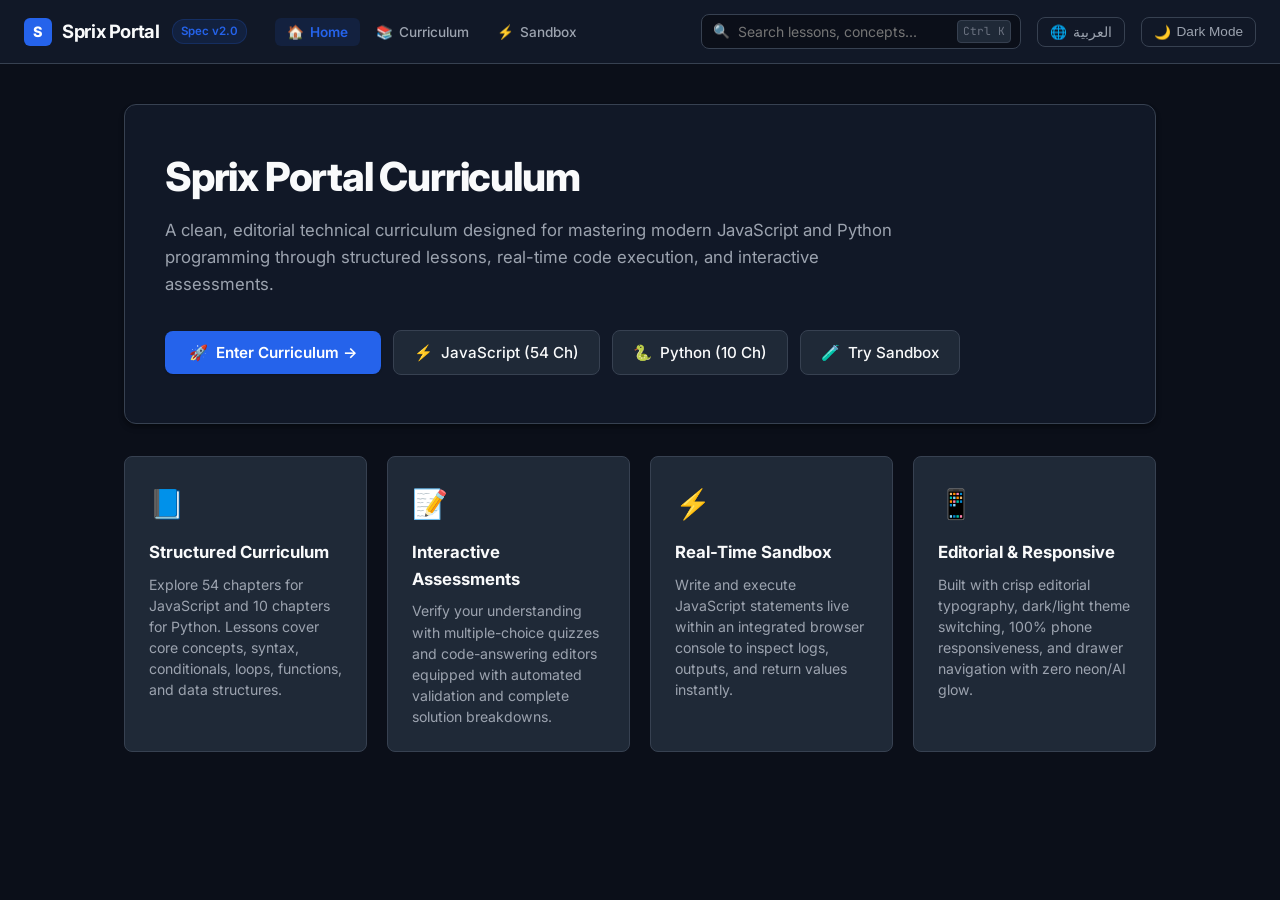
==== commit 8c803946: "Add Test 10 (7 questions), flowchart images for 32.2/32.3, lesson diagram support, mobile overlay fi" ====
--- a/index.html
+++ b/index.html
@@ -4,9 +4,9 @@
 <head>
     <meta charset="UTF-8">
     <meta name="viewport" content="width=device-width, initial-scale=1.0">
-    <title>Sprix Official Learning Portal - Curriculum & Reference</title>
+    <title>Sprix Learning Portal - Curriculum & Reference</title>
     <meta name="description"
-        content="Official technical learning portal for JavaScript (54 Chapters), Python (10 Chapters), HTML, CSS, and interactive assessments.">
+        content="technical learning portal for JavaScript (54 Chapters), Python (10 Chapters), HTML, CSS, and interactive assessments.">
 
     <!-- Professional Typography Fonts -->
     <link rel="preconnect" href="https://fonts.googleapis.com">
@@ -36,10 +36,13 @@
 
                 <nav class="main-nav-links">
                     <button class="nav-view-btn active" id="nav-btn-home">
-                        <span>🏠</span> Home
+                        <span>🏠</span><span id="nav-home-text"> Home</span>
                     </button>
                     <button class="nav-view-btn" id="nav-btn-curriculum">
-                        <span>📚</span> Curriculum
+                        <span>📚</span><span id="nav-curriculum-text"> Curriculum</span>
+                    </button>
+                    <button class="nav-view-btn" id="nav-btn-sandbox">
+                        <span>⚡</span><span id="nav-sandbox-text"> Sandbox</span>
                     </button>
                 </nav>
             </div>
@@ -85,7 +88,8 @@
                 <label class="settings-label" id="mobile-search-label">Search Lessons</label>
                 <div class="mobile-search-inner">
                     <span class="search-icon-left">🔍</span>
-                    <input type="text" id="mobile-global-search" class="global-search-input" placeholder="Search lessons..." autocomplete="off">
+                    <input type="text" id="mobile-global-search" class="global-search-input"
+                        placeholder="Search lessons..." autocomplete="off">
                     <div class="search-results-dropdown" id="mobile-search-results"></div>
                 </div>
             </div>
@@ -100,6 +104,15 @@
                 <button class="mobile-setting-item-btn" id="mobile-theme-toggle">
                     <span id="mobile-theme-icon">🌙</span>
                     <span id="mobile-theme-text">Dark Mode</span>
+                </button>
+            </div>
+
+            <!-- Quick Nav to Sandbox -->
+            <div class="settings-group">
+                <label class="settings-label" id="mobile-sandbox-nav-label">Quick Access</label>
+                <button class="mobile-sandbox-nav-btn" id="mobile-nav-sandbox-btn">
+                    <span>⚡</span>
+                    <span id="mobile-sandbox-nav-text">Open Interactive Sandbox</span>
                 </button>
             </div>
         </div>
@@ -113,7 +126,8 @@
             <div class="home-hero-card">
                 <h1 class="hero-title" id="home-hero-title">Sprix Portal Curriculum</h1>
                 <p class="hero-subtitle" id="home-hero-subtitle">
-                    A clean, editorial technical curriculum designed for mastering modern JavaScript and Python programming through structured lessons, real-time code execution, and interactive assessments.
+                    A clean, editorial technical curriculum designed for mastering modern JavaScript and Python
+                    programming through structured lessons, real-time code execution, and interactive assessments.
                 </p>
                 <div class="hero-actions">
                     <button class="primary-hero-btn" id="enter-curriculum-btn">
@@ -124,6 +138,9 @@
                     </button>
                     <button class="secondary-hero-btn" id="hero-py-track-btn">
                         <span>🐍</span> <span id="hero-py-text">Python (10 Ch)</span>
+                    </button>
+                    <button class="secondary-hero-btn hero-sandbox-btn" id="hero-sandbox-btn">
+                        <span>🧪</span> <span id="hero-sandbox-text">Try Sandbox</span>
                     </button>
                 </div>
             </div>
@@ -134,7 +151,8 @@
                     <div class="feature-icon">📘</div>
                     <h3 class="feature-title" id="feat1-title">Structured Curriculum</h3>
                     <p class="feature-desc" id="feat1-desc">
-                        Explore 54 chapters for JavaScript and 10 chapters for Python. Lessons cover core concepts, syntax, conditionals, loops, functions, and data structures.
+                        Explore 54 chapters for JavaScript and 10 chapters for Python. Lessons cover core concepts,
+                        syntax, conditionals, loops, functions, and data structures.
                     </p>
                 </div>
 
@@ -142,7 +160,8 @@
                     <div class="feature-icon">📝</div>
                     <h3 class="feature-title" id="feat2-title">Interactive Assessments</h3>
                     <p class="feature-desc" id="feat2-desc">
-                        Verify your understanding with multiple-choice quizzes and code-answering editors equipped with automated validation and complete solution breakdowns.
+                        Verify your understanding with multiple-choice quizzes and code-answering editors equipped with
+                        automated validation and complete solution breakdowns.
                     </p>
                 </div>
 
@@ -150,7 +169,8 @@
                     <div class="feature-icon">⚡</div>
                     <h3 class="feature-title" id="feat3-title">Real-Time Sandbox</h3>
                     <p class="feature-desc" id="feat3-desc">
-                        Write and execute JavaScript statements live within an integrated browser console to inspect logs, outputs, and return values instantly.
+                        Write and execute JavaScript statements live within an integrated browser console to inspect
+                        logs, outputs, and return values instantly.
                     </p>
                 </div>
 
@@ -158,7 +178,8 @@
                     <div class="feature-icon">📱</div>
                     <h3 class="feature-title" id="feat4-title">Editorial & Responsive</h3>
                     <p class="feature-desc" id="feat4-desc">
-                        Built with crisp editorial typography, dark/light theme switching, 100% phone responsiveness, and drawer navigation with zero neon/AI glow.
+                        Built with crisp editorial typography, dark/light theme switching, 100% phone responsiveness,
+                        and drawer navigation with zero neon/AI glow.
                     </p>
                 </div>
             </div>
@@ -191,7 +212,8 @@
             <main class="main-content" id="main-content">
                 <!-- Breadcrumb -->
                 <div class="doc-breadcrumb">
-                    <button class="sidebar-expand-btn" id="sidebar-expand-btn" title="Show Sidebar" style="display: none;">
+                    <button class="sidebar-expand-btn" id="sidebar-expand-btn" title="Show Sidebar"
+                        style="display: none;">
                         <span>▶</span> <span id="sidebar-expand-text">Sidebar</span>
                     </button>
                     <span id="doc-bc-chapter">Ch 1: Introduction</span>
@@ -223,8 +245,15 @@
                         Loading lesson content...
                     </p>
 
+                    <!-- Lesson diagram/flowchart image (shown only when lesson has imageUrl) -->
+                    <div id="lesson-diagram-wrapper" style="display:none; margin: 16px 0;">
+                        <img id="lesson-diagram-img" src="" alt="Lesson Diagram"
+                             style="max-width:100%; border-radius:10px; border:1px solid var(--border-color); display:block;" />
+                    </div>
+
                     <div class="spec-note-box">
-                        <strong id="spec-note-label">Developer Specification:</strong> <span id="spec-note-text">Detailed
+                        <strong id="spec-note-label">Developer Specification:</strong> <span
+                            id="spec-note-text">Detailed
                             specifications...</span>
                     </div>
 
@@ -253,27 +282,35 @@
                     </div>
                 </div>
 
-                <!-- Interactive JavaScript Sandbox -->
-                <div class="dev-tools-card" id="js-tools-card">
-                    <div class="tools-card-title">
-                        <span>⚡</span> <span id="sandbox-card-title">Interactive Code Sandbox</span>
-                    </div>
-                    <div class="tools-card-subtitle" id="sandbox-card-subtitle">
-                        Execute JavaScript statements in real-time and inspect output logs.
-                    </div>
-                    <textarea class="sandbox-textarea" id="js-sandbox-input" spellcheck="false">// Try running your code here!
+                <!-- Interactive JavaScript Sandbox (In-Lesson, Toggleable) -->
+                <div class="dev-tools-card sandbox-lesson-wrapper" id="js-tools-card">
+                    <div class="sandbox-toggle-header" id="sandbox-toggle-header">
+                        <div class="sandbox-toggle-title">
+                            <span>⚡</span> <span id="sandbox-card-title">Interactive Code Sandbox</span>
+                        </div>
+                        <button class="sandbox-toggle-btn" id="sandbox-toggle-btn" aria-expanded="true" title="Hide Sandbox">
+                            <span id="sandbox-toggle-icon">▲</span>
+                            <span id="sandbox-toggle-text">Hide</span>
+                        </button>
+                    </div>
+                    <div class="sandbox-collapsible" id="sandbox-collapsible">
+                        <div class="tools-card-subtitle" id="sandbox-card-subtitle">
+                            Execute JavaScript statements in real-time and inspect output logs.
+                        </div>
+                        <textarea class="sandbox-textarea" id="js-sandbox-input" spellcheck="false">// Try running your code here!
 let y = 2;
 if (y > 1) {
     console.log("y is greater than 1");
 }</textarea>
 
-                    <div class="sandbox-actions">
-                        <button class="btn-primary" id="run-js-btn">Run Script</button>
-                        <span style="font-size: 0.8rem; color: var(--text-secondary);" id="exec-console-label">Execution Console:</span>
-                    </div>
-
-                    <div class="sandbox-output-console" id="js-console-output">
-                        <div class="console-entry output" id="console-init-entry">&gt; Console initialized. Click "Run Script" to execute.</div>
+                        <div class="sandbox-actions">
+                            <button class="btn-primary" id="run-js-btn">Run Script</button>
+                            <span style="font-size: 0.8rem; color: var(--text-secondary);" id="exec-console-label">Execution Console:</span>
+                        </div>
+
+                        <div class="sandbox-output-console" id="js-console-output">
+                            <div class="console-entry output" id="console-init-entry">&gt; Console initialized. Click "Run Script" to execute.</div>
+                        </div>
                     </div>
                 </div>
 
@@ -291,6 +328,43 @@
                 </div>
             </main>
         </div>
+
+        <!-- Standalone Sandbox View -->
+        <div class="sandbox-view-container" id="sandbox-view-container" style="display: none;">
+            <div class="sandbox-view-inner">
+                <div class="sandbox-view-header">
+                    <div class="sandbox-view-title-row">
+                        <h1 class="sandbox-view-title"><span>⚡</span> <span id="sandbox-view-heading">Interactive Code Sandbox</span></h1>
+                        <p class="sandbox-view-desc" id="sandbox-view-desc">Write and run JavaScript code live. Inspect outputs, test concepts, and experiment freely.</p>
+                    </div>
+                </div>
+                <div class="sandbox-view-body">
+                    <div class="sandbox-view-editor-panel">
+                        <div class="sandbox-view-panel-label" id="sandbox-view-editor-label">📝 Code Editor</div>
+                        <textarea class="sandbox-textarea sandbox-view-textarea" id="sandbox-view-input" spellcheck="false">// Welcome to the Interactive Code Sandbox!
+// Write your JavaScript below and click Run.
+
+let message = "Hello from the Sandbox!";
+console.log(message);
+
+// Try more:
+for (let i = 1; i <= 5; i++) {
+    console.log("Count:", i);
+}</textarea>
+                        <div class="sandbox-view-actions">
+                            <button class="btn-primary" id="sandbox-view-run-btn">▶ Run Script</button>
+                            <button class="sandbox-view-clear-btn" id="sandbox-view-clear-btn">🗑 Clear Output</button>
+                        </div>
+                    </div>
+                    <div class="sandbox-view-output-panel">
+                        <div class="sandbox-view-panel-label" id="sandbox-view-console-label">🖥 Execution Console</div>
+                        <div class="sandbox-output-console sandbox-view-console" id="sandbox-view-output">
+                            <div class="console-entry output">&gt; Console ready. Click "Run Script" to execute.</div>
+                        </div>
+                    </div>
+                </div>
+            </div>
+        </div>
     </div>
 
     <!-- Toast Notification Container -->
--- a/CSS/main.css
+++ b/CSS/main.css
@@ -974,6 +974,177 @@
 .console-entry.output { color: #34d399; }
 .console-entry.error { color: #f87171; }
 
+/* In-Lesson Sandbox Toggle Header */
+.sandbox-lesson-wrapper {
+    padding: 0;
+    overflow: hidden;
+}
+
+.sandbox-toggle-header {
+    display: flex;
+    align-items: center;
+    justify-content: space-between;
+    padding: 16px 24px;
+    cursor: default;
+    user-select: none;
+}
+
+.sandbox-toggle-title {
+    font-size: 1.1rem;
+    font-weight: 600;
+    display: flex;
+    align-items: center;
+    gap: 8px;
+    color: var(--text-primary);
+}
+
+.sandbox-toggle-btn {
+    display: flex;
+    align-items: center;
+    gap: 6px;
+    background: transparent;
+    border: 1px solid var(--border-color);
+    color: var(--text-secondary);
+    padding: 5px 12px;
+    border-radius: var(--radius-sm);
+    font-size: 0.78rem;
+    font-weight: 600;
+    cursor: pointer;
+    font-family: inherit;
+    transition: all 0.15s ease;
+}
+
+.sandbox-toggle-btn:hover {
+    background-color: var(--bg-surface-hover);
+    color: var(--text-primary);
+    border-color: var(--accent-primary);
+}
+
+.sandbox-collapsible {
+    padding: 0 24px 24px;
+    display: block;
+    transition: none;
+}
+
+/* ============================================================
+   STANDALONE SANDBOX VIEW (Full-Page Tab)
+   ============================================================ */
+.sandbox-view-container {
+    display: block;
+    height: calc(100vh - var(--header-height));
+    overflow: hidden;
+    background-color: var(--bg-main);
+}
+
+.sandbox-view-inner {
+    display: flex;
+    flex-direction: column;
+    height: 100%;
+    max-width: 1400px;
+    width: 100%;
+    margin: 0 auto;
+    padding: 32px 48px 24px;
+    gap: 20px;
+    overflow: hidden;
+}
+
+.sandbox-view-header {
+    flex-shrink: 0;
+}
+
+.sandbox-view-title-row {
+    display: flex;
+    flex-direction: column;
+    gap: 6px;
+}
+
+.sandbox-view-title {
+    font-size: 1.8rem;
+    font-weight: 700;
+    letter-spacing: -0.02em;
+    color: var(--text-primary);
+    margin: 0;
+    display: flex;
+    align-items: center;
+    gap: 10px;
+}
+
+.sandbox-view-desc {
+    font-size: 0.9rem;
+    color: var(--text-secondary);
+    margin: 0;
+}
+
+.sandbox-view-body {
+    display: grid;
+    grid-template-columns: 1fr 1fr;
+    gap: 20px;
+    flex: 1;
+    min-height: 0;
+}
+
+.sandbox-view-editor-panel,
+.sandbox-view-output-panel {
+    display: flex;
+    flex-direction: column;
+    gap: 10px;
+    min-height: 0;
+}
+
+.sandbox-view-panel-label {
+    font-size: 0.75rem;
+    font-weight: 700;
+    text-transform: uppercase;
+    letter-spacing: 0.06em;
+    color: var(--text-muted);
+}
+
+.sandbox-view-textarea {
+    flex: 1;
+    height: 100% !important;
+    min-height: 0;
+    resize: none;
+    font-size: 0.9rem;
+    line-height: 1.6;
+    margin-bottom: 0;
+}
+
+.sandbox-view-actions {
+    display: flex;
+    align-items: center;
+    gap: 10px;
+    flex-shrink: 0;
+    padding-top: 4px;
+}
+
+.sandbox-view-clear-btn {
+    background: transparent;
+    border: 1px solid var(--border-color);
+    color: var(--text-secondary);
+    padding: 8px 16px;
+    border-radius: var(--radius-md);
+    font-size: 0.875rem;
+    font-weight: 500;
+    cursor: pointer;
+    font-family: inherit;
+    transition: all 0.15s ease;
+}
+
+.sandbox-view-clear-btn:hover {
+    background-color: var(--bg-surface-hover);
+    color: var(--text-primary);
+    border-color: var(--text-secondary);
+}
+
+.sandbox-view-console {
+    flex: 1;
+    max-height: 100%;
+    min-height: 200px;
+    overflow-y: auto;
+    font-size: 0.875rem;
+    line-height: 1.6;
+}
+
 /* CSS Visualizer Clean UI */
 .visualizer-stage {
     background-color: var(--bg-main);
@@ -1102,14 +1273,12 @@
 .sidebar-overlay {
     display: none;
     position: fixed;
-    top: 0;
+    top: var(--header-height);
     left: 0;
     right: 0;
     bottom: 0;
-    background-color: rgba(0, 0, 0, 0.4);
+    background-color: transparent;
     z-index: 150;
-    opacity: 0;
-    transition: opacity 0.25s ease;
 }
 
 @media (min-width: 769px) {
@@ -1122,7 +1291,6 @@
 
 .sidebar-overlay.active {
     display: block;
-    opacity: 1;
 }
 
 /* Live Instant Search Results Dropdown */
@@ -1355,6 +1523,31 @@
     border-color: var(--accent-primary);
 }
 
+/* Mobile Sandbox Quick-Access Button (inside settings dropdown) */
+.mobile-sandbox-nav-btn {
+    width: 100%;
+    background-color: var(--accent-primary-light);
+    border: 1px solid rgba(37, 99, 235, 0.3);
+    color: var(--accent-primary);
+    padding: 12px 16px;
+    border-radius: var(--radius-md);
+    font-size: 0.9rem;
+    font-weight: 600;
+    cursor: pointer;
+    display: flex;
+    align-items: center;
+    gap: 10px;
+    transition: all 0.2s ease;
+    font-family: inherit;
+    text-align: left;
+}
+
+.mobile-sandbox-nav-btn:hover {
+    background-color: var(--accent-primary);
+    color: white;
+    border-color: var(--accent-primary);
+}
+
 @keyframes slideDownSettings {
     from {
         opacity: 0;
@@ -1422,6 +1615,35 @@
         display: flex !important;
     }
 
+    /* Nav buttons: icon-only on mobile to save space */
+    .main-nav-links {
+        margin-left: 6px;
+        gap: 2px;
+    }
+
+    .nav-view-btn {
+        padding: 6px 10px;
+        gap: 0;
+        font-size: 0.8rem;
+        min-width: 36px;
+        justify-content: center;
+    }
+
+    /* Hide text labels inside nav buttons — show icon only */
+    .nav-view-btn span:last-child {
+        display: none;
+    }
+
+    /* Keep the emoji/icon visible */
+    .nav-view-btn span:first-child {
+        font-size: 1rem;
+    }
+
+    /* Sandbox nav text span has an id so target it specifically too */
+    #nav-sandbox-text {
+        display: none;
+    }
+
     .shortcut-hint {
         display: none;
     }
@@ -1442,6 +1664,14 @@
 
     .theme-text {
         display: none;
+    }
+
+    /* Standalone Sandbox View - make it scrollable on mobile */
+    .sandbox-view-container {
+        display: block !important;
+        height: auto;
+        min-height: calc(100vh - var(--header-height));
+        overflow-y: auto;
     }
 
     /* Home View Container Mobile Adjustments */
@@ -1516,6 +1746,10 @@
         padding: 16px 14px;
     }
 
+    .sandbox-lesson-wrapper {
+        padding: 0;
+    }
+
     .viz-grid {
         grid-template-columns: 1fr;
         gap: 12px;
@@ -1592,9 +1826,7 @@
     }
 
     .sidebar-expand-btn {
-        padding: 4px 8px;
-        font-size: 0.78rem;
-        margin-right: 6px;
+        display: none !important;
     }
 
     .doc-title {
@@ -1649,6 +1881,41 @@
         align-self: flex-start;
         font-size: 1.1rem;
         padding: 4px 12px;
+    }
+
+    /* Standalone Sandbox View - Mobile */
+    .sandbox-view-inner {
+        padding: 16px 14px 16px;
+        gap: 14px;
+    }
+
+    .sandbox-view-title {
+        font-size: 1.25rem;
+    }
+
+    .sandbox-view-body {
+        grid-template-columns: 1fr;
+        overflow-y: auto;
+    }
+
+    .sandbox-view-textarea {
+        height: 180px !important;
+        flex: none;
+    }
+
+    .sandbox-view-console {
+        min-height: 150px;
+        max-height: 200px;
+        flex: none;
+    }
+
+    /* In-Lesson sandbox toggle on mobile */
+    .sandbox-toggle-header {
+        padding: 14px 14px;
+    }
+
+    .sandbox-collapsible {
+        padding: 0 14px 16px;
     }
 }
 
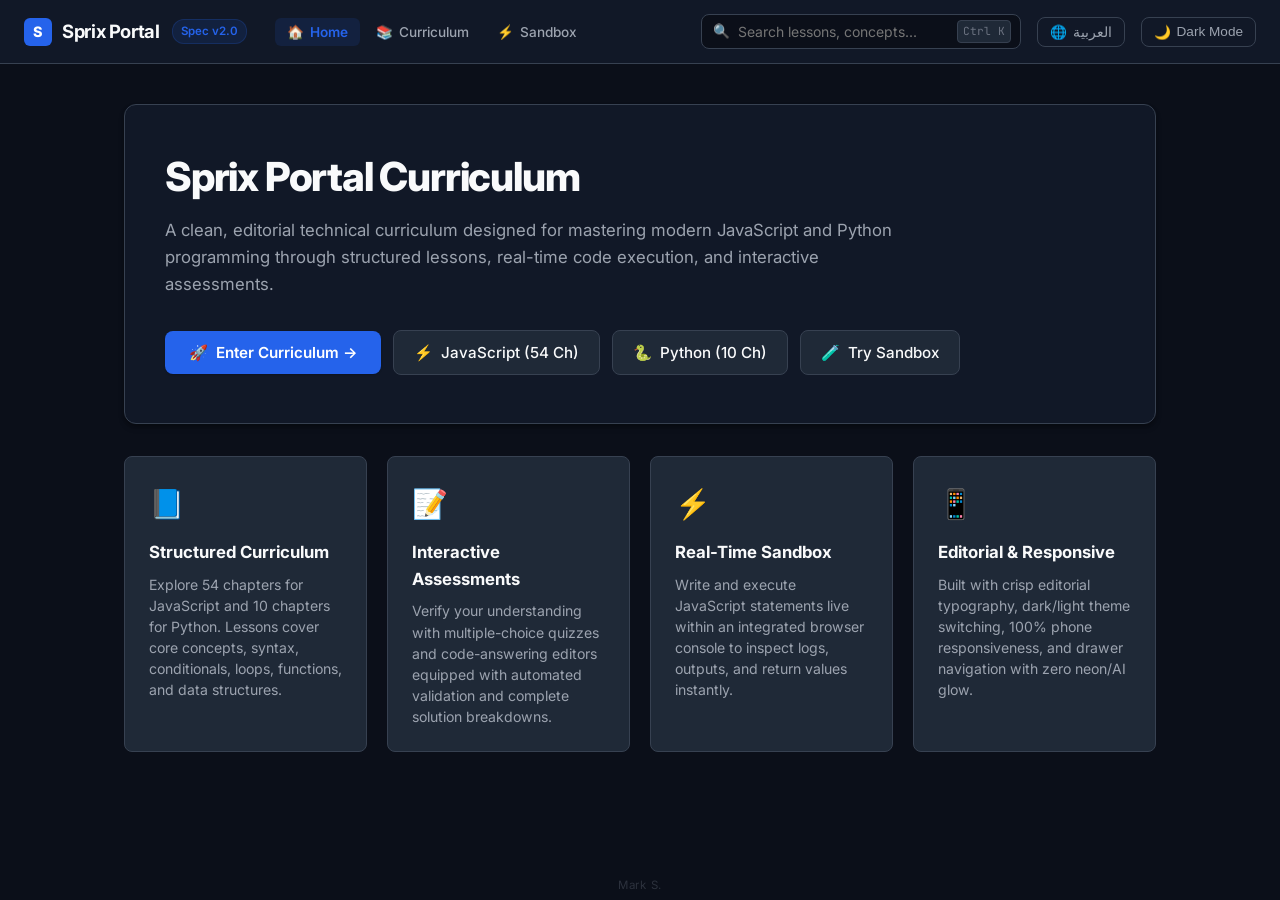
==== commit 4cb2e674: "Fix mobile sidebar toggle bugs; add dimmed footer (Mark S.)" ====
--- a/index.html
+++ b/index.html
@@ -248,7 +248,7 @@
                     <!-- Lesson diagram/flowchart image (shown only when lesson has imageUrl) -->
                     <div id="lesson-diagram-wrapper" style="display:none; margin: 16px 0;">
                         <img id="lesson-diagram-img" src="" alt="Lesson Diagram"
-                             style="max-width:100%; border-radius:10px; border:1px solid var(--border-color); display:block;" />
+                            style="max-width:100%; border-radius:10px; border:1px solid var(--border-color); display:block;" />
                     </div>
 
                     <div class="spec-note-box">
@@ -288,7 +288,8 @@
                         <div class="sandbox-toggle-title">
                             <span>⚡</span> <span id="sandbox-card-title">Interactive Code Sandbox</span>
                         </div>
-                        <button class="sandbox-toggle-btn" id="sandbox-toggle-btn" aria-expanded="true" title="Hide Sandbox">
+                        <button class="sandbox-toggle-btn" id="sandbox-toggle-btn" aria-expanded="true"
+                            title="Hide Sandbox">
                             <span id="sandbox-toggle-icon">▲</span>
                             <span id="sandbox-toggle-text">Hide</span>
                         </button>
@@ -305,11 +306,13 @@
 
                         <div class="sandbox-actions">
                             <button class="btn-primary" id="run-js-btn">Run Script</button>
-                            <span style="font-size: 0.8rem; color: var(--text-secondary);" id="exec-console-label">Execution Console:</span>
+                            <span style="font-size: 0.8rem; color: var(--text-secondary);"
+                                id="exec-console-label">Execution Console:</span>
                         </div>
 
                         <div class="sandbox-output-console" id="js-console-output">
-                            <div class="console-entry output" id="console-init-entry">&gt; Console initialized. Click "Run Script" to execute.</div>
+                            <div class="console-entry output" id="console-init-entry">&gt; Console initialized. Click
+                                "Run Script" to execute.</div>
                         </div>
                     </div>
                 </div>
@@ -334,14 +337,17 @@
             <div class="sandbox-view-inner">
                 <div class="sandbox-view-header">
                     <div class="sandbox-view-title-row">
-                        <h1 class="sandbox-view-title"><span>⚡</span> <span id="sandbox-view-heading">Interactive Code Sandbox</span></h1>
-                        <p class="sandbox-view-desc" id="sandbox-view-desc">Write and run JavaScript code live. Inspect outputs, test concepts, and experiment freely.</p>
+                        <h1 class="sandbox-view-title"><span>⚡</span> <span id="sandbox-view-heading">Interactive Code
+                                Sandbox</span></h1>
+                        <p class="sandbox-view-desc" id="sandbox-view-desc">Write and run JavaScript code live. Inspect
+                            outputs, test concepts, and experiment freely.</p>
                     </div>
                 </div>
                 <div class="sandbox-view-body">
                     <div class="sandbox-view-editor-panel">
                         <div class="sandbox-view-panel-label" id="sandbox-view-editor-label">📝 Code Editor</div>
-                        <textarea class="sandbox-textarea sandbox-view-textarea" id="sandbox-view-input" spellcheck="false">// Welcome to the Interactive Code Sandbox!
+                        <textarea class="sandbox-textarea sandbox-view-textarea" id="sandbox-view-input"
+                            spellcheck="false">// Welcome to the Interactive Code Sandbox!
 // Write your JavaScript below and click Run.
 
 let message = "Hello from the Sandbox!";
@@ -370,8 +376,12 @@
     <!-- Toast Notification Container -->
     <div id="toast-container" class="toast-container"></div>
 
+    <!-- Footer -->
+    <footer class="site-footer">
+        <span>Mark S.</span>
+    </footer>
+
     <!-- Main Engine Application Script -->
     <script src="JS/app.js"></script>
 </body>
-
 </html>
--- a/CSS/main.css
+++ b/CSS/main.css
@@ -2302,8 +2302,19 @@
     }
 }
 
-
-
-
-
-
+/* ─── Site Footer ─────────────────────────────────────────── */
+.site-footer {
+    position: fixed;
+    bottom: 0;
+    left: 0;
+    right: 0;
+    text-align: center;
+    padding: 6px 0;
+    font-size: 0.72rem;
+    color: var(--text-muted);
+    opacity: 0.35;
+    pointer-events: none;
+    z-index: 10;
+    letter-spacing: 0.06em;
+    user-select: none;
+}
